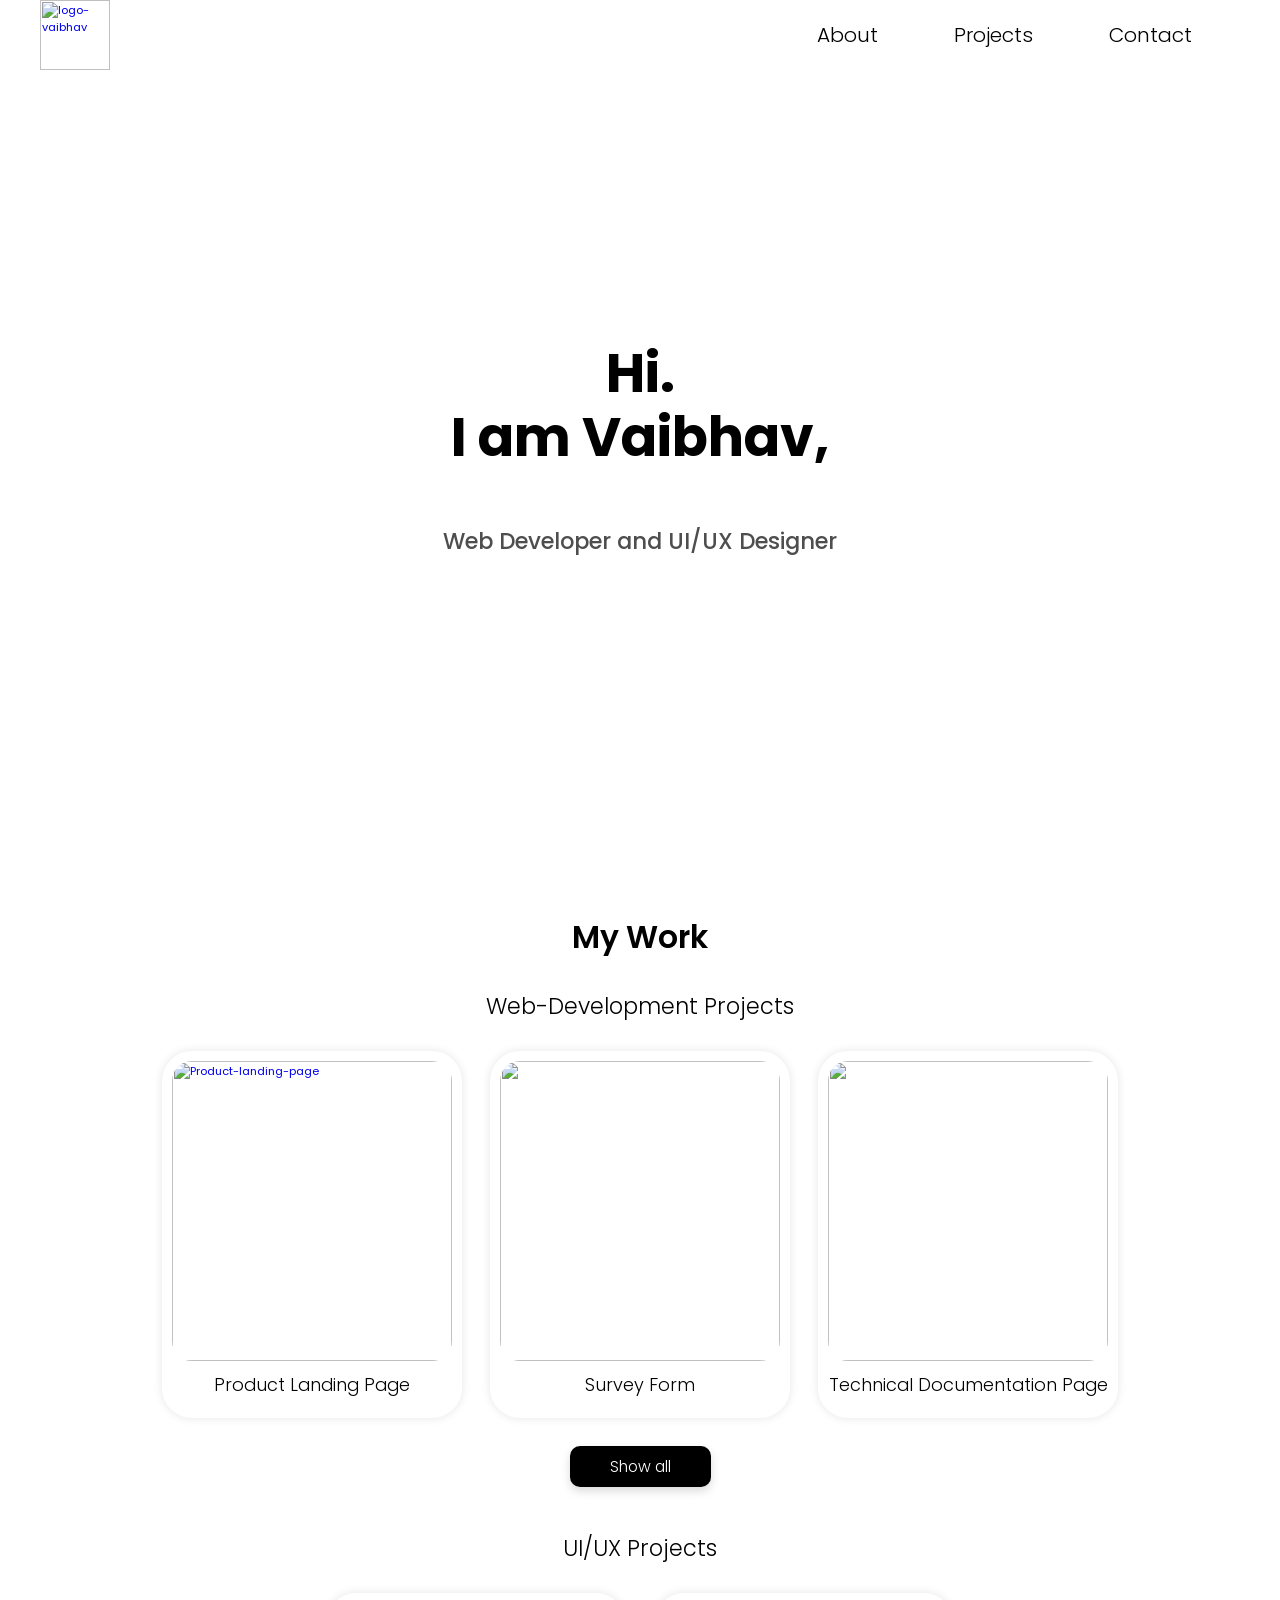
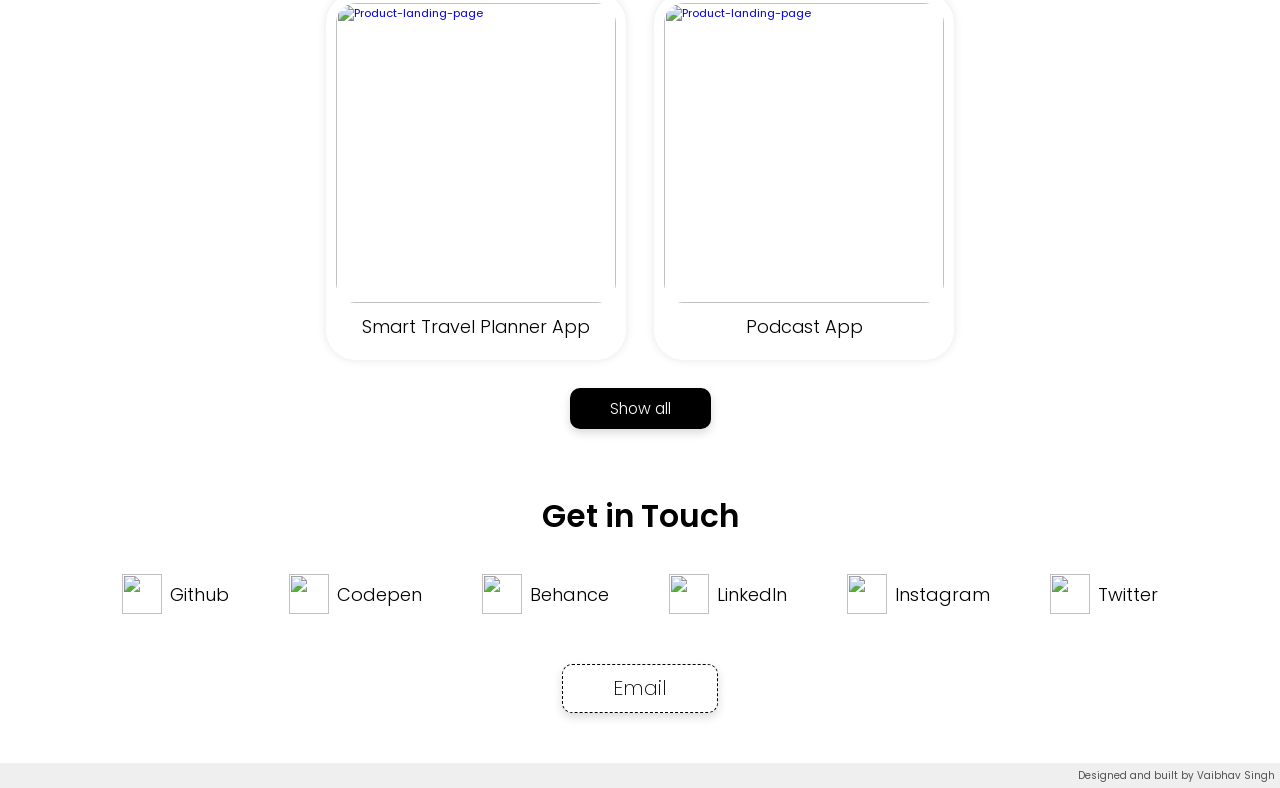
==== index.html @ 062a4ab6 "Update index.html" ====
<link rel="stylesheet" href="https://use.typekit.net/kxv4jdb.css">
<head>
    <link rel="stylesheet" href="css/styles.css">
    <title>Portfolio</title>
    <link rel="shortcut icon" type="x-icon" href="logo.ico">
 <!-- <script src="https://cdn.freecodecamp.org/testable-projects-fcc/v1/bundle.js"></script>
 <script src="https://cdnjs.cloudflare.com/ajax/libs/ScrollMagic/2.0.8/plugins/jquery.ScrollMagic.min.js" integrity="sha512-RoCOXSeYXosX4PjvRhUz0X+pmdhOJJkbjYZzmZ9dS1Iy9E/WnkTqMy+LVkPX3BV0ZgSFB2AYQKfi6ZKdNdXJnQ==" crossorigin="anonymous" referrerpolicy="no-referrer"></script>
  <script src="https://cdnjs.cloudflare.com/ajax/libs/ScrollMagic/2.0.8/plugins/debug.addIndicators.js" integrity="sha512-mq6TSOBEH8eoYFBvyDQOQf63xgTeAk7ps+MHGLWZ6Byz0BqQzrP+3GIgYL+KvLaWgpL8XgDVbIRYQeLa3Vqu6A==" crossorigin="anonymous" referrerpolicy="no-referrer"></script>
  <script src="https://cdnjs.cloudflare.com/ajax/libs/ScrollMagic/2.0.8/plugins/animation.gsap.min.js" integrity="sha512-5/OHwmQzDSBS0Ous4/hlYoWLHd06/d2r7LdKZQVBXOA6PvOqWVXtdboiLTU7lQTGyVoKVTNkwi0ol4gHGlw5ww==" crossorigin="anonymous" referrerpolicy="no-referrer"></script>
  <script src="https://cdnjs.cloudflare.com/ajax/libs/gsap/2.1.2/TweenLite.min.js" integrity="sha512-pvDW4tehKKsohH97164HwKwRGFpzayEFWTVbk8HuUoLIQ7Jp+WLN5XYokVuoCj2aT6dy8ihbW8SRTG1k0W4mSQ==" crossorigin="anonymous" referrerpolicy="no-referrer"></script>
  <script src="https://cdnjs.cloudflare.com/ajax/libs/gsap/2.1.2/TimelineLite.min.js" integrity="sha512-tSIDeirKC6suYILHqqPuZH3s0MvD4a5vCHXhBIcdmq4gQXZ2IB3fEYA5x2f3D2p/CbSqzKEvuTEVbS5VZ2u+ew==" crossorigin="anonymous" referrerpolicy="no-referrer"></script>
  <script src="https://cdnjs.cloudflare.com/ajax/libs/gsap/2.1.2/plugins/CSSPlugin.min.js" integrity="sha512-ocsFo48WU8Xq6Y1Lwi7psXRAujG9E4TKNR4q1DbrKzaaxOMTEoao/a+mDoB+cYzY4lwbyxvqjkp/ZA1/MNlfsg==" crossorigin="anonymous" referrerpolicy="no-referrer"></script>
  <script src="https://cdnjs.cloudflare.com/ajax/libs/gsap/2.1.2/plugins/BezierPlugin.min.js" integrity="sha512-plyexAULVlTExvDn2yUZFJV9F8q+53MC/GpU9dEuNGXmrrI3J8Rcffjvxg3OOBALBvF+UILPLIBEoCeF2maqTQ==" crossorigin="anonymous" referrerpolicy="no-referrer"></script>-->
 
  <link rel="stylesheet" href="https://use.fontawesome.com/releases/v5.15.4/css/all.css" integrity="sha384-DyZ88mC6Up2uqS4h/KRgHuoeGwBcD4Ng9SiP4dIRy0EXTlnuz47vAwmeGwVChigm" crossorigin="anonymous">
</head>
<nav id="navbar" class="navbar">
<a href="#contact"><img class="logo" src="https://drive.google.com/uc?export=view&id=1j4yFoy_KI4QBkyFWtykpzrl_VVQUK4sZ" id="header-img" alt="logo-vaibhav"></a>
  <!--<p class="logo">Vaibhav</p>-->
 <div class="links">
    <a href="#welcome-section" class="nav-link">About</a>
    <a href="#projects" class="nav-link">Projects</a>
    <a href="#contact" class="nav-link">Contact</a>
 </div>
</nav>
<body>
  
<section id="welcome-section" class="welcome-section">
  <h1>Hi.<br>I am Vaibhav,</h1>
  <p>Web Developer and UI/UX Designer</p>
</section>
  <!--<section class="animation">
  <img src="https://pngimg.com/uploads/paper_plane/paper_plane_PNG81.png" class="paper-plane" height="100px" />
  </section>-->
<section id="projects" class="projects">
  <h2>My Work</h2>
  <!-- WEB DEV PROJECTS-->
  <h3>Web-Development Projects</h3>
 <div class="projects-frame">
 <a href="https://codepen.io/vaibhav22-08/full/bGRzgYw" target="_blank">
   <div class="project-tile">
    <img src="https://drive.google.com/uc?export=view&id=1OsSOBRfrW2jsC0sk5dNwj1W1Hofi21jc" alt="Product-landing-page" width="200px">
   <h4>Product Landing Page</h4>
   </div>
 </a>
  <a href="https://codepen.io/vaibhav22-08/full/Pojyxwb" target="_blank">
   <div class="project-tile">
    <img src="https://drive.google.com/uc?export=view&id=1x3kQ6dOPOeQxdkpdRfkTaGkow2I-E_wg" alt="" width="200px">
   <h4>Survey Form</h4>
   </div>
 </a>
  <a href="https://codepen.io/vaibhav22-08/full/WNOWBGJ" target="_blank">
   <div class="project-tile">
    <img src="https://drive.google.com/uc?export=view&id=157pm10MhspNT-9kBeMfQBpAQzBQwNIn3" alt="" width="200px">
   <h4>Technical Documentation Page</h4>
   </div>
 </a>
  </div>
   <a  href = "https://codepen.io/vaibhav22-08" target="_blank"><button class="show-all">Show all</button></a>
   <!-- UI-UX PROJECTS-->
   <h3>UI/UX Projects</h3>
    <div class="projects-frame">
 <a href="https://www.behance.net/gallery/119493581/UI-Design-for-Smart-Travel-App-%28With-AR-Support%29" target="_blank">
   <div class="project-tile">
    <img src="https://mir-s3-cdn-cf.behance.net/project_modules/fs/83052f119493581.60a32c5a468e3.png" alt="Product-landing-page" width="200px">
   <h4>Smart Travel Planner App</h4>
   </div>
      </a>
 <a href="https://www.behance.net/gallery/115173429/Podcast-App-UI-Design" target="_blank">
   <div class="project-tile">
    <img src="https://mir-s3-cdn-cf.behance.net/project_modules/fs/03b914115173429.6061741c13a4d.png" alt="Product-landing-page" width="200px">
   <h4>Podcast App</h4>
   </div>
      </a>
  </div>
  <a  href = "https://www.behance.net/vaibhavsingh12" target="_blank"><button class="show-all">Show all</button></a>
</section>
<section id="contact" class="contact">
  <h2>Get in Touch</h2>
  <div class="contact-wrap">
    <a href="https://github.com/vaibhav22-08" class="contact-link-el" id="profile-link" target="_blank">
      <img src="https://cdn4.iconfinder.com/data/icons/ionicons/512/icon-social-github-512.png" width="37px">Github</a>
    <a href="https://codepen.io/vaibhav22-08" class="contact-link-el" target="_blank">
      <img src="https://blog.codepen.io/wp-content/uploads/2012/06/Button-Fill-Black-Large.png" width="37px">Codepen</a>
    <a href="https://www.behance.net/vaibhavsingh12" class="contact-link-el" target="_blank">
      <img src="https://cdn3.iconfinder.com/data/icons/picons-social/57/77-behance-512.png" width="37px">Behance</a>
    <a href="https://www.linkedin.com/in/vaibhav22xt" class="contact-link-el" target="_blank">
      <img src="https://cdn4.iconfinder.com/data/icons/social-media-free-13/32/Linkedin_social_media_logo-512.png" width="37px">LinkedIn</a>
     <a href="https://www.instagram.com/xacktii/" class="contact-link-el" target="_blank">
     <img src="https://cdn4.iconfinder.com/data/icons/picons-social/57/38-instagram-3-512.png" width="37px">Instagram</a>
    <a href="https://twitter.com/vaibhav22S" class="contact-link-el" target="_blank">
      <img src="https://cdn4.iconfinder.com/data/icons/miu-black-social-2/60/twitter-512.png" width="37px">Twitter</a>
    
  </div>
<a href = "mailto:xacktii@gmail.com"><button class="email">Email</button></a>
</section>
</body>
<footer>
  <p>Designed and built by Vaibhav Singh</p>
</footer>
---- css/styles.css ----
@import url('https://fonts.googleapis.com/css2?family=Poppins:wght@100;200;300;400;500;600;700;800&display=swap');
@import url("https://use.typekit.net/kxv4jdb.css");
:root {
  --main-white: #FFFFFF;
  --main-red: #be3144;
  --main-blue: #45567d;
  --main-gray: #4E4E4E;
  --main-black:#000000;
}
html{
  font-size:62.5%;
}
body{
  font-family: 'Poppins', sans-serif;
}
*{
  margin:0;
  padding:0;
}
*,*::before,
*::after{
  box-sizing:border-box;
}
html{
  scroll-behavior:smooth;
}

nav{
  position:fixed;
  display:flex;
  flex-direction:column;
  top:0;
  left:0;
  right:0;
  align-items:center;
  background: #fff;
  width:100%;
  margin:0 auto;
  padding:8px;
    transition: top 0.5s;
  z-index:2;
}
.logo{
/*font-family: modish, sans-serif;
font-weight: 400;
font-style: normal;
  font-size:24px;
  text-align:center;*/
  width:70px;
}
.links{
  display:flex;
  flex-direction: row;
justify-content: space-around;
align-items: center;
padding:0px 10px;
 align-self:stretch;
  margin: 14px 0px;
}
.nav-link{
  text-decoration:none;
  font-family: Poppins;
font-style: normal;
font-weight: 300;
font-size: 1.8rem;
color: var(--main-black);
 padding:2px 10px;
  transition: 0.3s ease-in-out;
}
.nav-link:hover{
  background:#000000;
  color:var(--main-white);
  border-radius:0.2em;
}
.welcome-section{
  display:flex;
  flex-direction:column;
  align-items:center;
  justify-content: center;
  padding: 14px;
  height:100vh;
}
h1{
  font-family: Poppins;
font-style: normal;
font-weight: bold;
font-size: 4.8rem;
line-height:1.2em;
text-align: center;
color: var(--main-black);
  margin-bottom:1em;
}
.welcome-section p{
  font-family: Poppins;
font-style: normal;
font-weight: 500;
font-size: 2rem;
line-height: 3rem;
display: flex;
align-items: center;
text-align: center;
color: var(--main-gray);
}
/*.animation{
  position:relative;
  overflow:hidden;
  height:100vh;
  padding:20px;
}
.paper-plane{
  top:50%;
  position:absolute;
}*/
.projects{
  display:flex;
  flex-direction:column;
  align-items: center;
  padding: 0px;
}
h2{
  font-family: Poppins;
font-style: normal;
font-weight: 600;
font-size: 2.8rem;
display: flex;
  margin:14px 0px;
}
h3{
  font-family: Poppins;
font-style: normal;
font-weight: 300;
font-size: 2rem;
color:var(--main-black);
  padding:14px 0px;
}
.projects-frame{
  display: flex;
flex-direction: column;
justify-content: center;
align-items: center;
padding: 0px;
}
.project-tile{
  display: flex;
flex-direction: column;
align-items: center;
padding: 10px;
  justify-content:space-around;
  width: auto;
height: auto;
background: var(--main-white);
box-shadow: 0px 0px 10px rgba(0, 0, 0, 0.1);
border-radius: 30px;
  margin:14px 14px;
  z-index:-1;
  transition:0.3s ease-out;
}
.project-tile img{
  width: 280px;
height: 300px;
  object-fit:cover;
  object-position:top;
  border-radius:20px;
}
.project-tile:hover{
  transform:scale(1.1);
}
h4{
  text-decoration:none;
  text-align:center;
  font-family: Poppins;
font-style: normal;
font-weight: 300;
font-size: 1.6rem;
color: var(--main-black);
  margin:10px 0px;
}
a{
  text-decoration:none;
}
.show-all{
  display: flex;
flex-direction: row;
justify-content: center;
align-items: center;
  border:none;
  color:white;
  padding: 20px 40px;
  background: #000000;
border-radius: 10px;
height: 41px;
  margin:14px 0px;
  margin-bottom:30px;
  font-family: Poppins;
font-style: normal;
font-weight: 300;
font-size: 1.4rem;
  box-shadow: 0px 4px 10px rgba(0, 0, 0, 0.15);
  cursor:pointer;
  transition: 0.3s ease-out;
}
.show-all:hover{
  transform:scale(1.1);
  box-shadow: 2px 4px 10px rgba(0, 0, 0, 0.4)
}
.contact{
  display: flex;
flex-direction: column;
align-items: center;
padding: 0px;
  margin:20px 0px;
}
.contact-wrap{
  display: flex;
flex-direction: column;
align-items: flex-start;
padding: 10px;
}
.contact-link-el{
  display: flex;
flex-direction: row;
align-items: center;
padding: 0px;
  margin: 10px 30px;
   font-family: Poppins;
font-style: normal;
font-weight: 300;
font-size: 18px;
line-height: 27px;
  color: #000000;
  transition: 0.3s ease-out;
}
.contact-link-el img{
  width: 40px;
height: 40px;
  margin-right:8px;
}
.contact-link-el:hover{
  transform:scale(1.1);
  
}
.email{
  display: flex;
flex-direction: row;
justify-content: center;
align-items: center;
padding: 10px 50px;
border: 1px dashed #000000;
box-sizing: border-box;
border-radius: 10px;
  background: #FFFFFF;
  font-family: Poppins;
font-style: normal;
font-weight: 200;
font-size: 1.8rem;
line-height: 27px;
  color: #000000;
  margin: 30px;
  cursor:pointer;
  box-shadow: 0px 4px 10px rgba(0, 0, 0, 0.15);
  transition: 0.3s ease-out;
}
.email:hover{
  transform:scale(1.1);
  background:black;
  color:white;
  border: 2px solid #fff;
  font-size:2rem;
}
footer{
  background:#EFEFEF;
  padding:5px;
  
}
footer p{
  bottom: 0px;
font-family: Poppins;
font-style: normal;
font-weight: normal;
font-size: 10px;
line-height: 15px;
  text-align:right;
color:#515151;
}
@media(min-width:600px){
  html{
    font-size:70%;
  }
  nav{
    flex-direction:row;
    justify-content:space-between;
    padding:0px 40px;
  }
  .links{
align-items: center;
padding:0px 10px;
  }
  .nav-link{
    margin: 0px 28px;
  }
  .projects-frame{
    flex-direction:row;
    flex-wrap:wrap;
  }
  .contact-wrap{
  display: flex;
flex-direction: row;
align-items: center;
 justify-content:center;
padding: 10px;
 flex-wrap:wrap;
  }

}
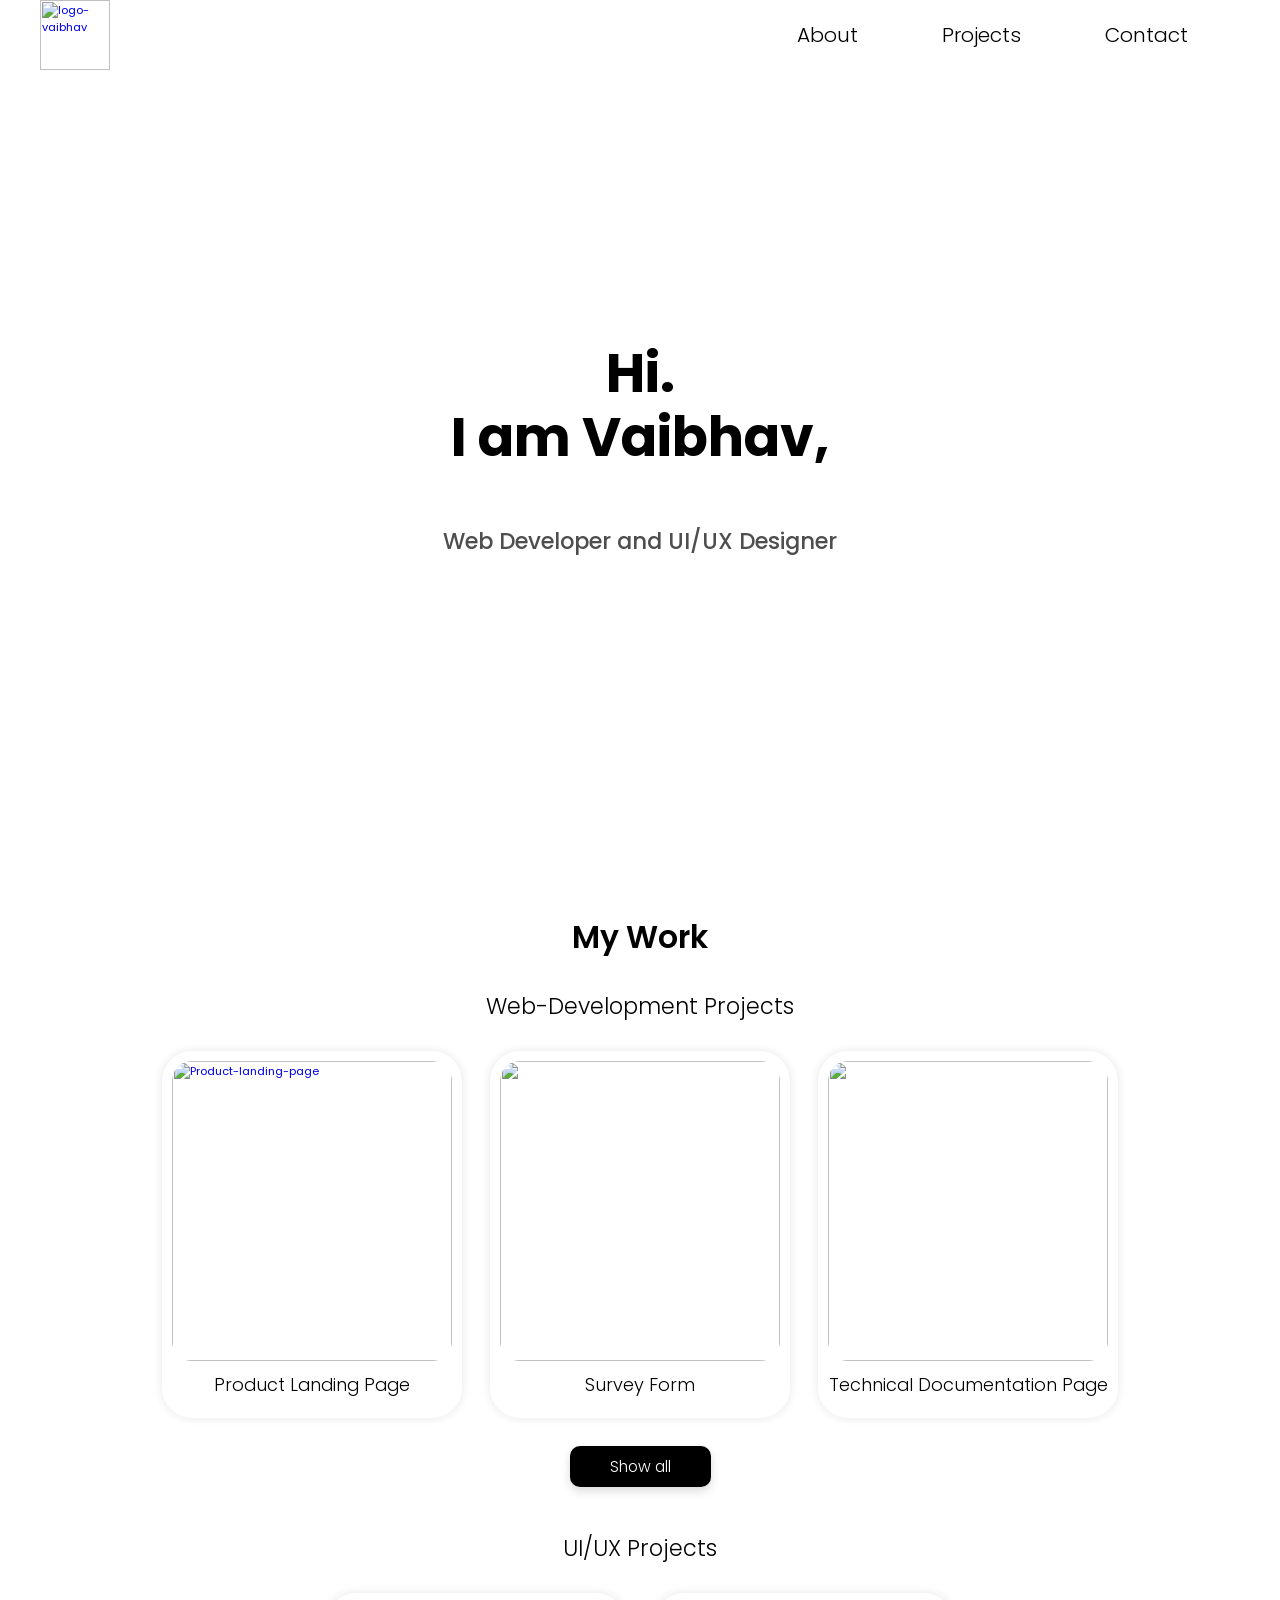
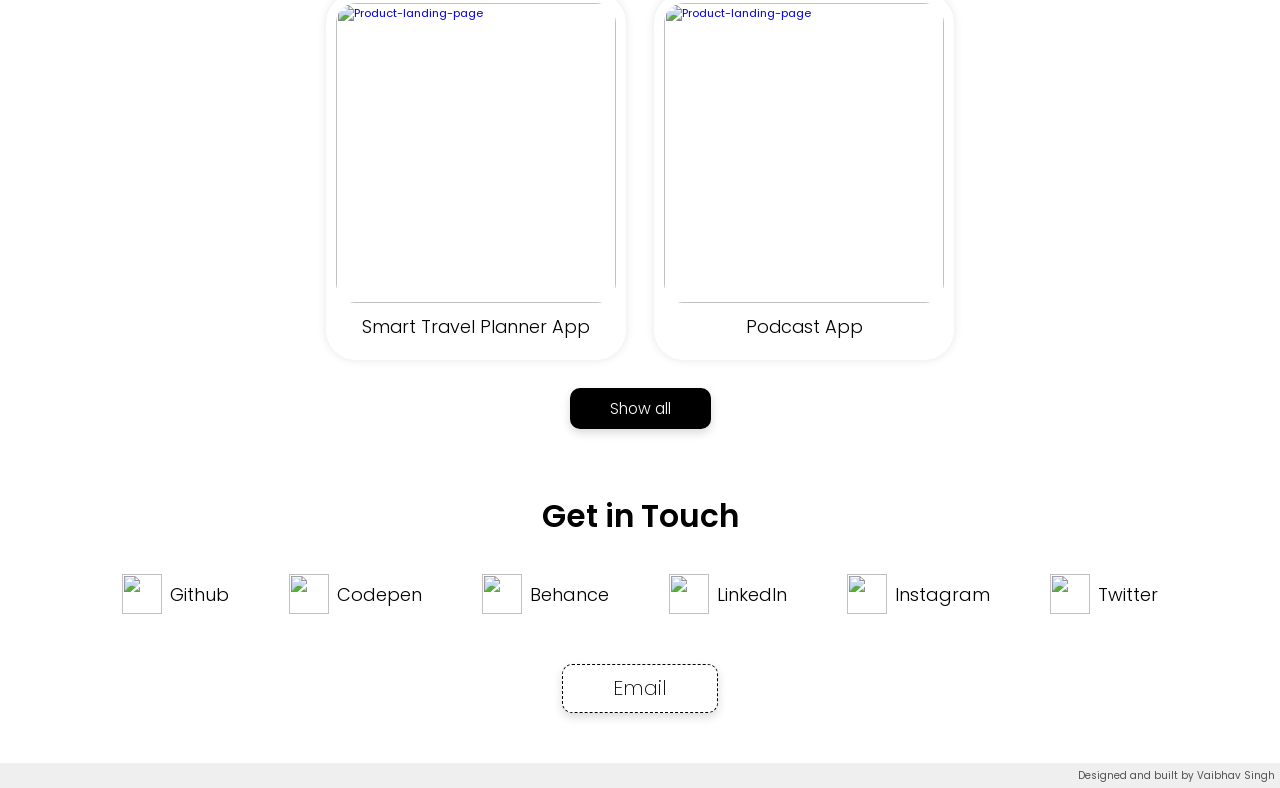
==== commit 44c7891f: "Update index.html" ====
--- a/index.html
+++ b/index.html
@@ -1,4 +1,5 @@
 <link rel="stylesheet" href="https://use.typekit.net/kxv4jdb.css">
+<meta name="viewport" content="width=device-width, initial-scale=1">
 <head>
     <link rel="stylesheet" href="css/styles.css">
     <title>Portfolio</title>
--- a/css/styles.css
+++ b/css/styles.css
@@ -64,13 +64,14 @@
 font-weight: 300;
 font-size: 1.8rem;
 color: var(--main-black);
- padding:2px 10px;
+ padding:4px 14px;
   transition: 0.3s ease-in-out;
+  border-radius:0.4em;
 }
 .nav-link:hover{
   background:#000000;
   color:var(--main-white);
-  border-radius:0.2em;
+  border-radius:0.4em;
 }
 .welcome-section{
   display:flex;
@@ -163,7 +164,7 @@
   border-radius:20px;
 }
 .project-tile:hover{
-  transform:scale(1.1);
+  transform:scale(1.03);
 }
 h4{
   text-decoration:none;
@@ -311,4 +312,4 @@
  flex-wrap:wrap;
   }
 
-}+}
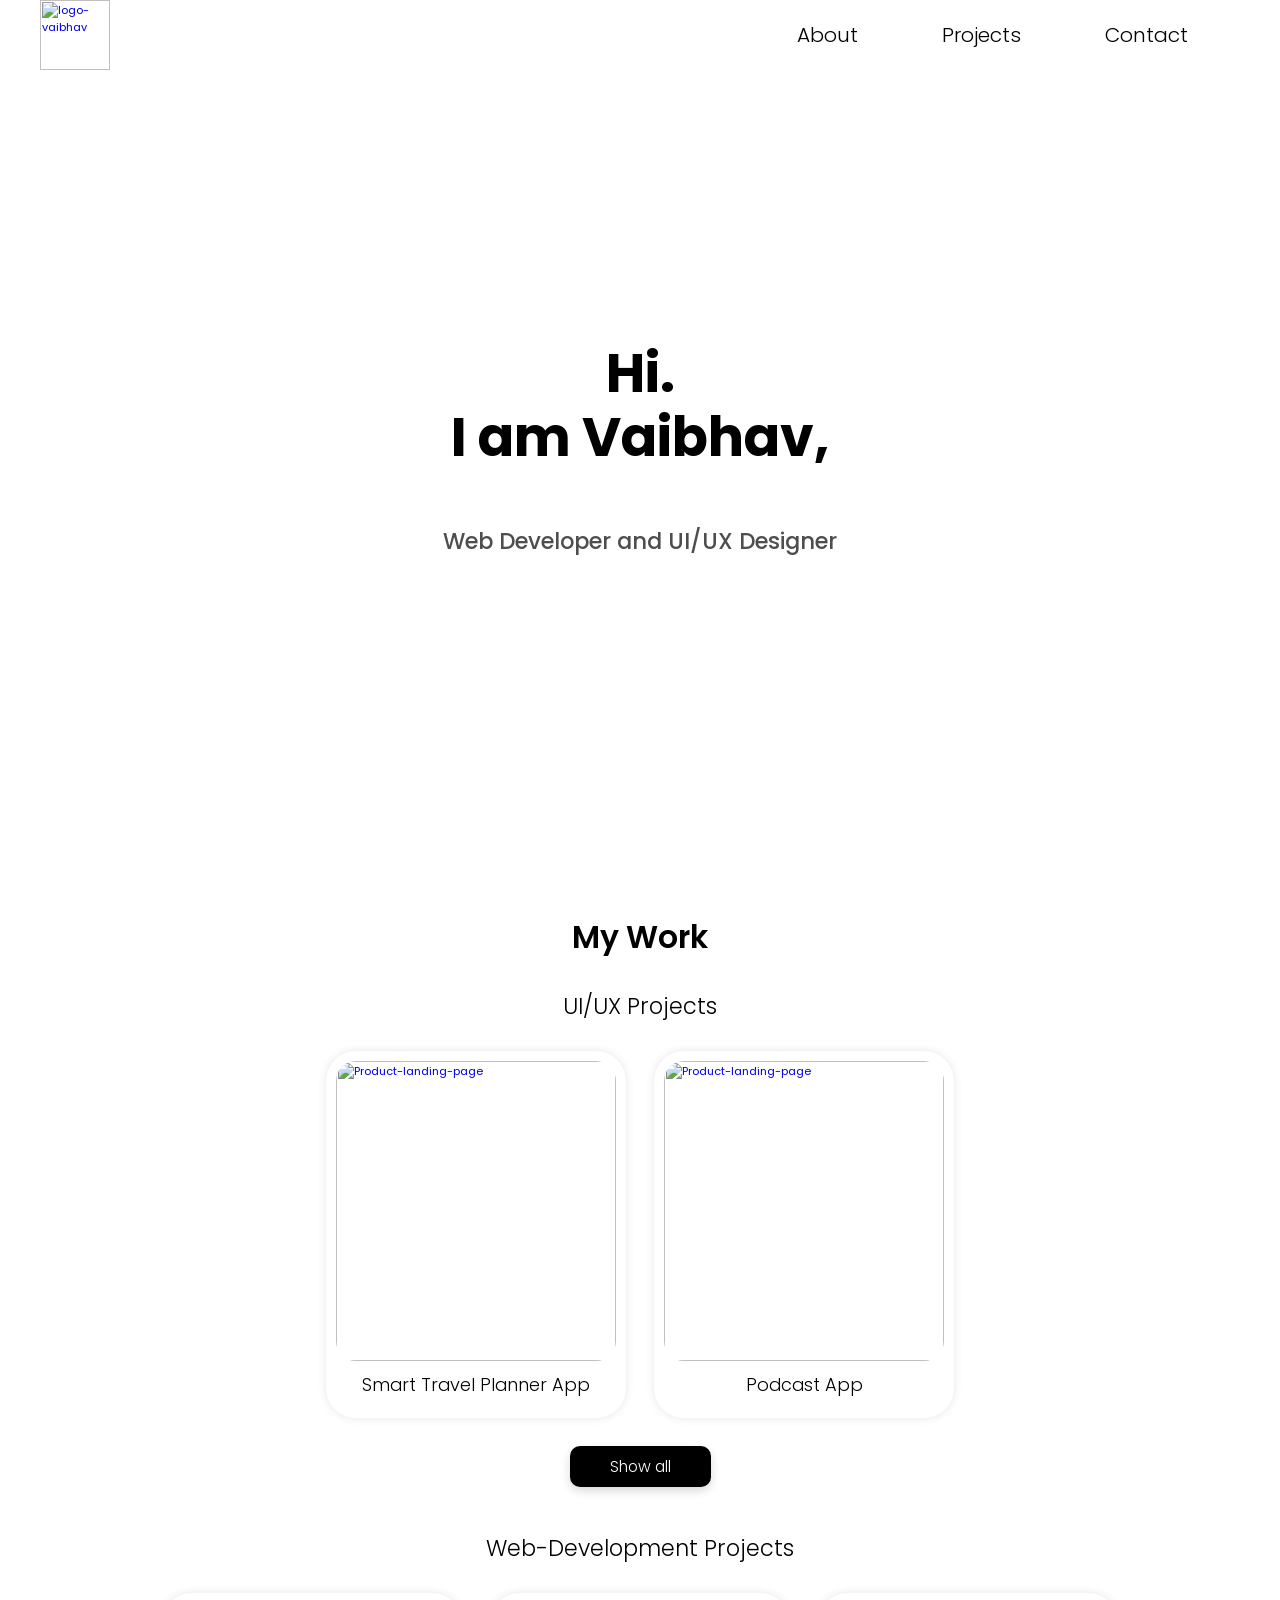
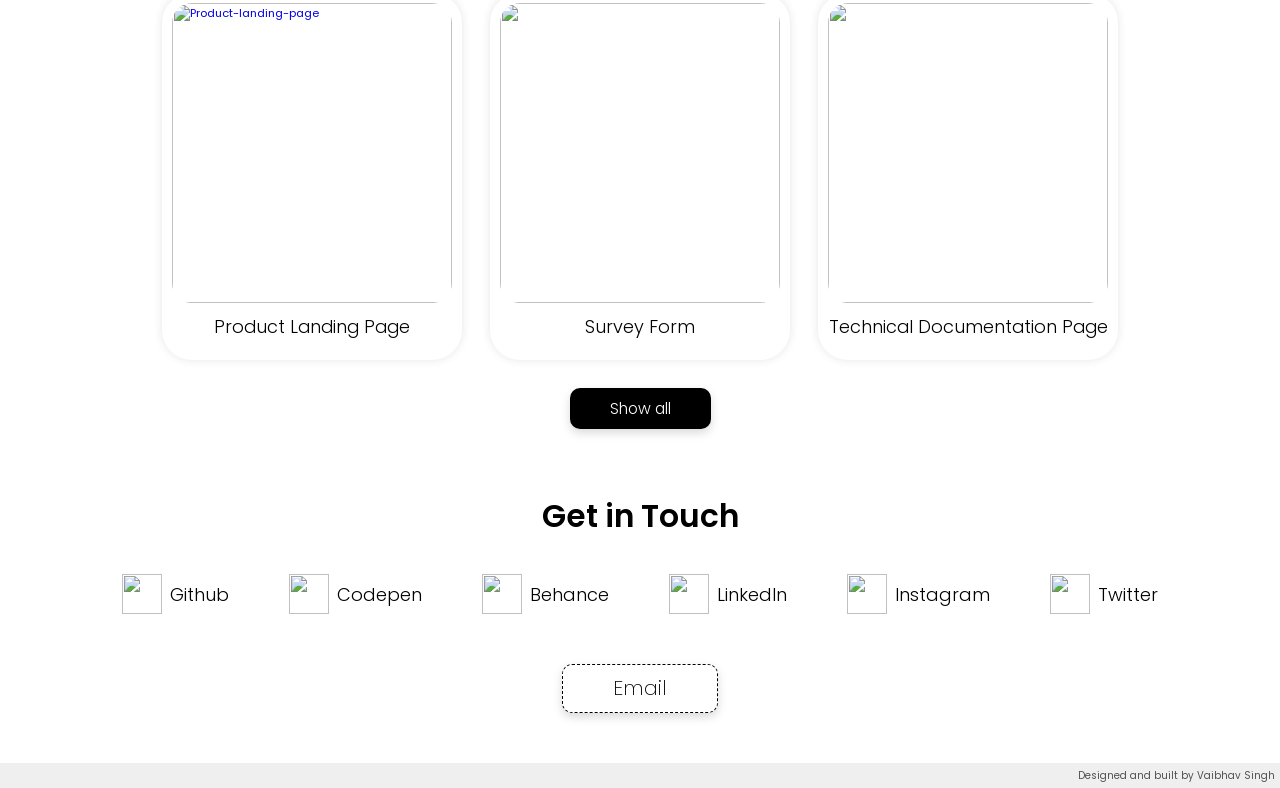
==== commit 0a58b6a1: "Update index.html" ====
--- a/index.html
+++ b/index.html
@@ -35,7 +35,25 @@
   </section>-->
 <section id="projects" class="projects">
   <h2>My Work</h2>
-  <!-- WEB DEV PROJECTS-->
+ 
+   <!-- UI-UX PROJECTS-->
+   <h3>UI/UX Projects</h3>
+    <div class="projects-frame">
+ <a href="https://www.behance.net/gallery/119493581/UI-Design-for-Smart-Travel-App-%28With-AR-Support%29" target="_blank">
+   <div class="project-tile">
+    <img src="https://mir-s3-cdn-cf.behance.net/project_modules/fs/83052f119493581.60a32c5a468e3.png" alt="Product-landing-page" width="200px">
+   <h4>Smart Travel Planner App</h4>
+   </div>
+      </a>
+ <a href="https://www.behance.net/gallery/115173429/Podcast-App-UI-Design" target="_blank">
+   <div class="project-tile">
+    <img src="https://mir-s3-cdn-cf.behance.net/project_modules/fs/03b914115173429.6061741c13a4d.png" alt="Product-landing-page" width="200px">
+   <h4>Podcast App</h4>
+   </div>
+      </a>
+  </div>
+  <a  href = "https://www.behance.net/vaibhavsingh12" target="_blank"><button class="show-all">Show all</button></a>
+     <!-- WEB DEV PROJECTS-->
   <h3>Web-Development Projects</h3>
  <div class="projects-frame">
  <a href="https://codepen.io/vaibhav22-08/full/bGRzgYw" target="_blank">
@@ -58,23 +76,6 @@
  </a>
   </div>
    <a  href = "https://codepen.io/vaibhav22-08" target="_blank"><button class="show-all">Show all</button></a>
-   <!-- UI-UX PROJECTS-->
-   <h3>UI/UX Projects</h3>
-    <div class="projects-frame">
- <a href="https://www.behance.net/gallery/119493581/UI-Design-for-Smart-Travel-App-%28With-AR-Support%29" target="_blank">
-   <div class="project-tile">
-    <img src="https://mir-s3-cdn-cf.behance.net/project_modules/fs/83052f119493581.60a32c5a468e3.png" alt="Product-landing-page" width="200px">
-   <h4>Smart Travel Planner App</h4>
-   </div>
-      </a>
- <a href="https://www.behance.net/gallery/115173429/Podcast-App-UI-Design" target="_blank">
-   <div class="project-tile">
-    <img src="https://mir-s3-cdn-cf.behance.net/project_modules/fs/03b914115173429.6061741c13a4d.png" alt="Product-landing-page" width="200px">
-   <h4>Podcast App</h4>
-   </div>
-      </a>
-  </div>
-  <a  href = "https://www.behance.net/vaibhavsingh12" target="_blank"><button class="show-all">Show all</button></a>
 </section>
 <section id="contact" class="contact">
   <h2>Get in Touch</h2>
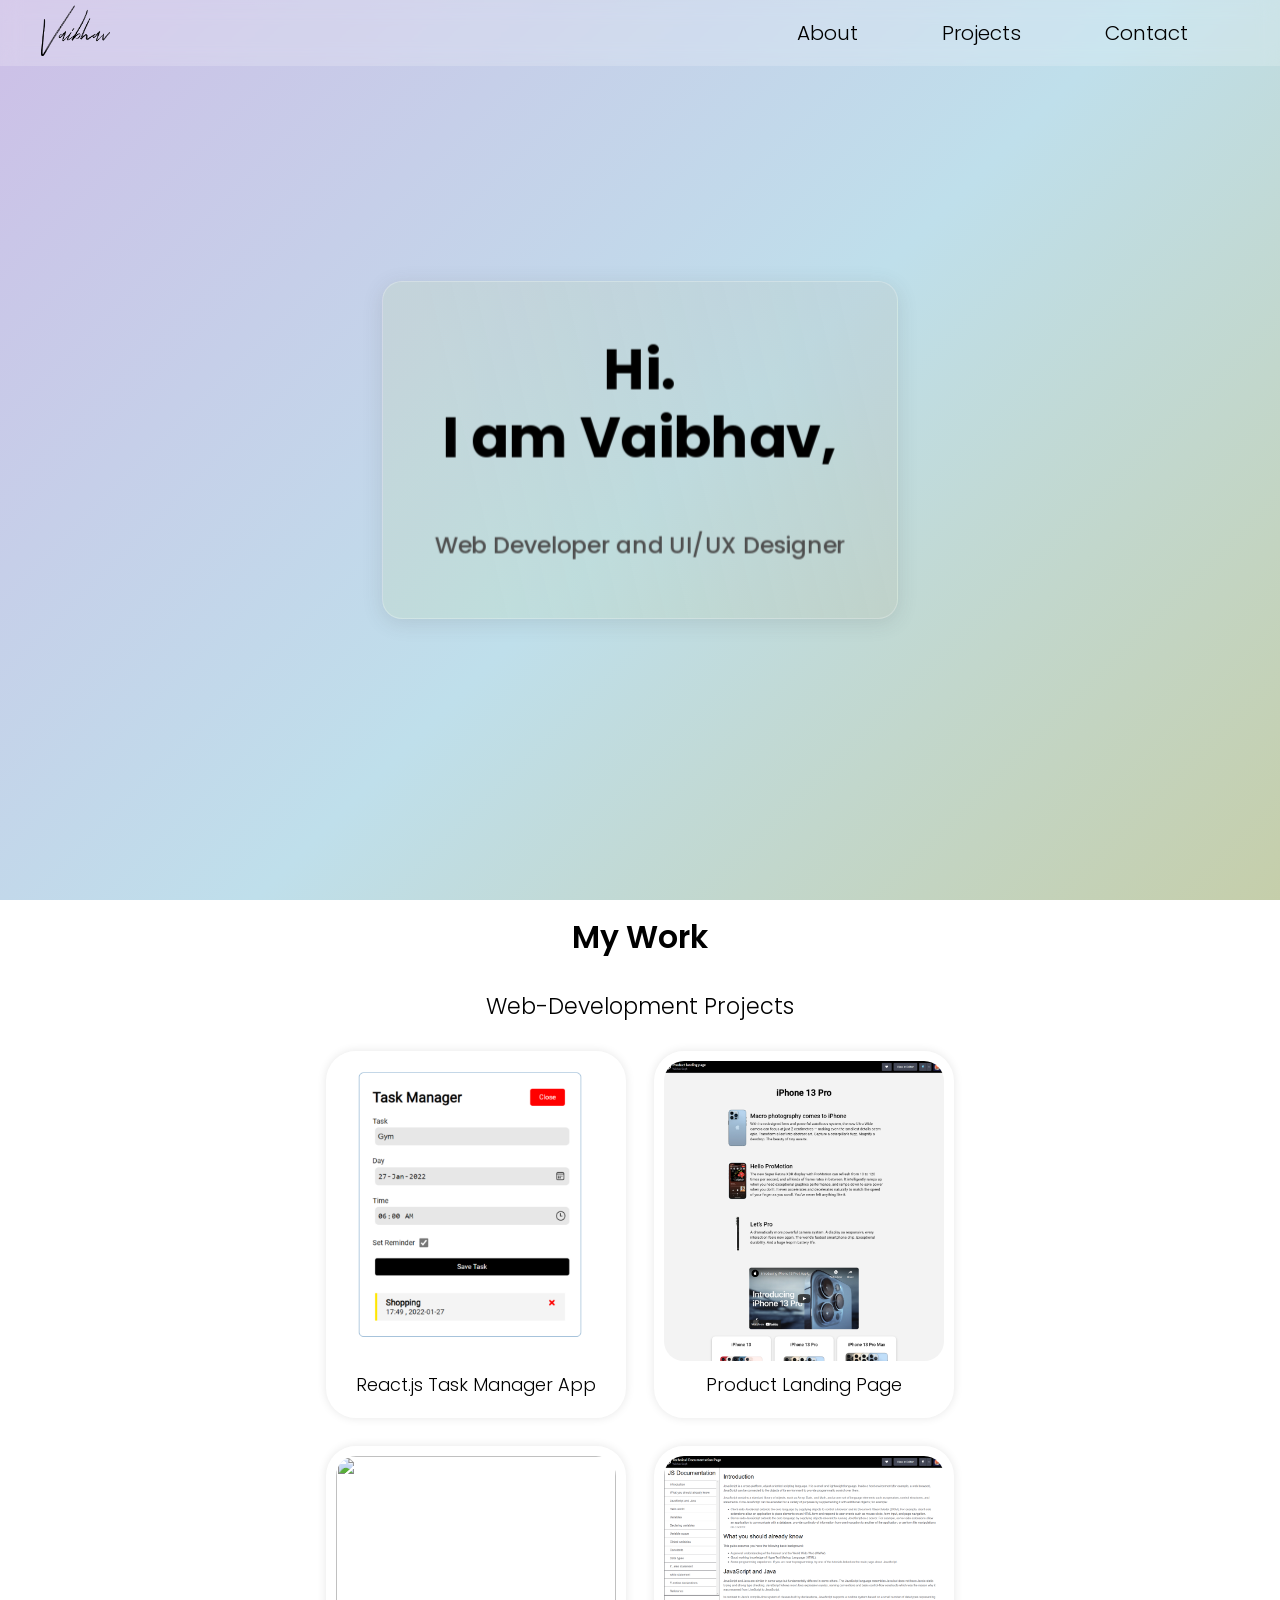
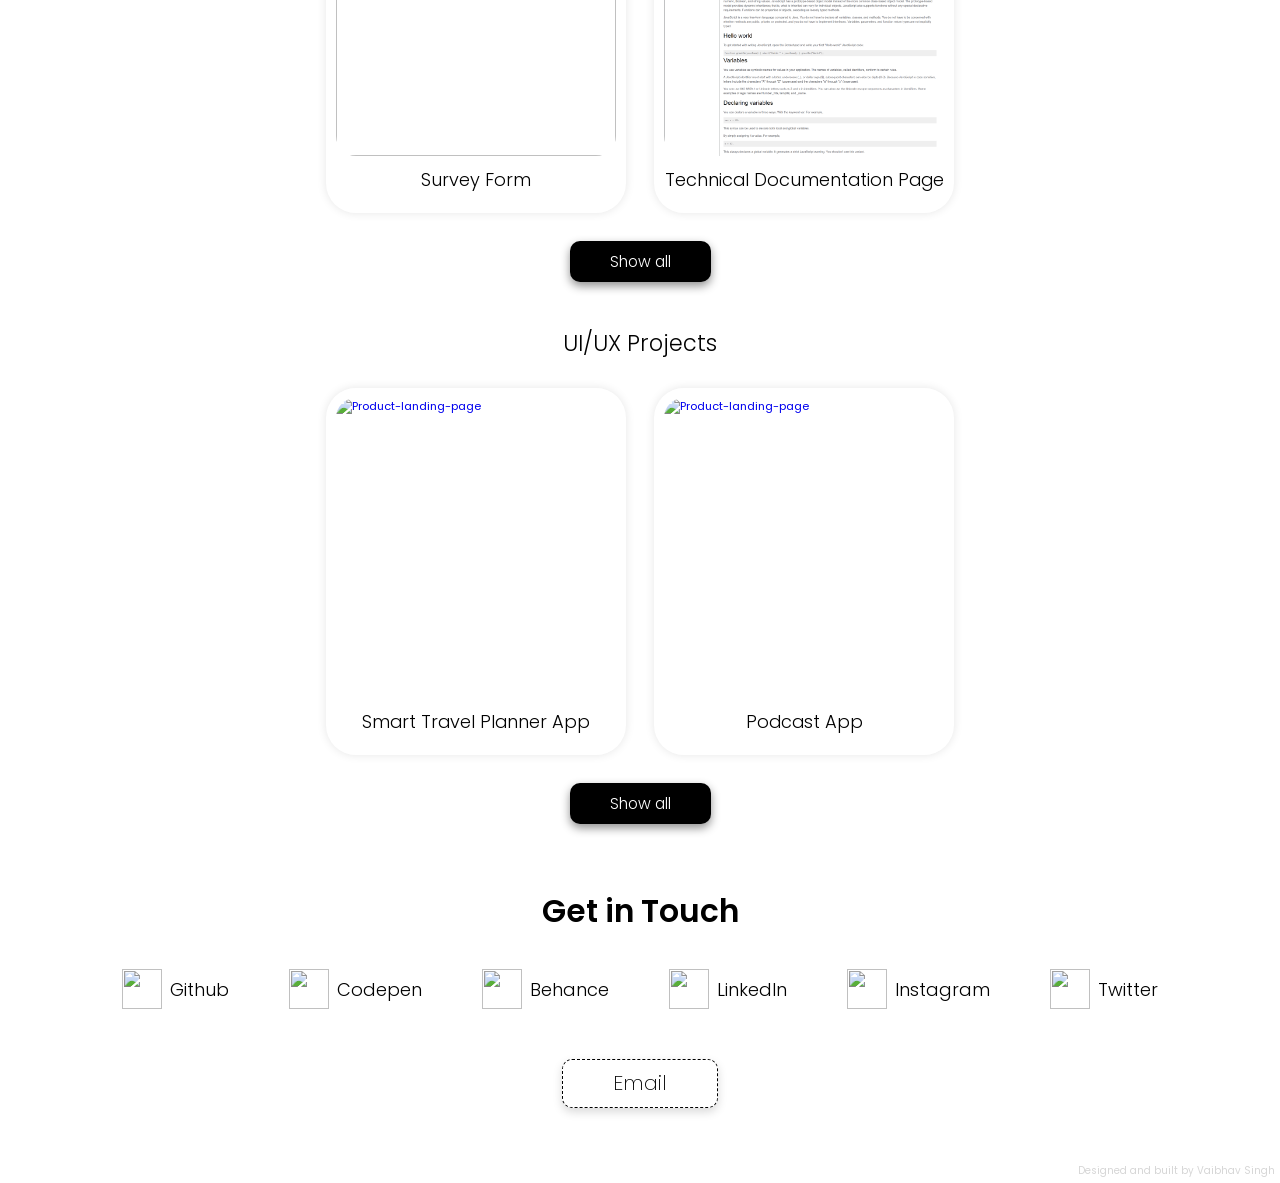
==== commit 88d4afe6: "upgrade changes" ====
--- a/index.html
+++ b/index.html
@@ -1,102 +1,139 @@
-<link rel="stylesheet" href="https://use.typekit.net/kxv4jdb.css">
-<meta name="viewport" content="width=device-width, initial-scale=1">
+<!DOCTYPE html>
+<html lang="en">
+
 <head>
-    <link rel="stylesheet" href="css/styles.css">
-    <title>Portfolio</title>
-    <link rel="shortcut icon" type="x-icon" href="logo.ico">
- <!-- <script src="https://cdn.freecodecamp.org/testable-projects-fcc/v1/bundle.js"></script>
- <script src="https://cdnjs.cloudflare.com/ajax/libs/ScrollMagic/2.0.8/plugins/jquery.ScrollMagic.min.js" integrity="sha512-RoCOXSeYXosX4PjvRhUz0X+pmdhOJJkbjYZzmZ9dS1Iy9E/WnkTqMy+LVkPX3BV0ZgSFB2AYQKfi6ZKdNdXJnQ==" crossorigin="anonymous" referrerpolicy="no-referrer"></script>
-  <script src="https://cdnjs.cloudflare.com/ajax/libs/ScrollMagic/2.0.8/plugins/debug.addIndicators.js" integrity="sha512-mq6TSOBEH8eoYFBvyDQOQf63xgTeAk7ps+MHGLWZ6Byz0BqQzrP+3GIgYL+KvLaWgpL8XgDVbIRYQeLa3Vqu6A==" crossorigin="anonymous" referrerpolicy="no-referrer"></script>
-  <script src="https://cdnjs.cloudflare.com/ajax/libs/ScrollMagic/2.0.8/plugins/animation.gsap.min.js" integrity="sha512-5/OHwmQzDSBS0Ous4/hlYoWLHd06/d2r7LdKZQVBXOA6PvOqWVXtdboiLTU7lQTGyVoKVTNkwi0ol4gHGlw5ww==" crossorigin="anonymous" referrerpolicy="no-referrer"></script>
-  <script src="https://cdnjs.cloudflare.com/ajax/libs/gsap/2.1.2/TweenLite.min.js" integrity="sha512-pvDW4tehKKsohH97164HwKwRGFpzayEFWTVbk8HuUoLIQ7Jp+WLN5XYokVuoCj2aT6dy8ihbW8SRTG1k0W4mSQ==" crossorigin="anonymous" referrerpolicy="no-referrer"></script>
-  <script src="https://cdnjs.cloudflare.com/ajax/libs/gsap/2.1.2/TimelineLite.min.js" integrity="sha512-tSIDeirKC6suYILHqqPuZH3s0MvD4a5vCHXhBIcdmq4gQXZ2IB3fEYA5x2f3D2p/CbSqzKEvuTEVbS5VZ2u+ew==" crossorigin="anonymous" referrerpolicy="no-referrer"></script>
-  <script src="https://cdnjs.cloudflare.com/ajax/libs/gsap/2.1.2/plugins/CSSPlugin.min.js" integrity="sha512-ocsFo48WU8Xq6Y1Lwi7psXRAujG9E4TKNR4q1DbrKzaaxOMTEoao/a+mDoB+cYzY4lwbyxvqjkp/ZA1/MNlfsg==" crossorigin="anonymous" referrerpolicy="no-referrer"></script>
-  <script src="https://cdnjs.cloudflare.com/ajax/libs/gsap/2.1.2/plugins/BezierPlugin.min.js" integrity="sha512-plyexAULVlTExvDn2yUZFJV9F8q+53MC/GpU9dEuNGXmrrI3J8Rcffjvxg3OOBALBvF+UILPLIBEoCeF2maqTQ==" crossorigin="anonymous" referrerpolicy="no-referrer"></script>-->
- 
-  <link rel="stylesheet" href="https://use.fontawesome.com/releases/v5.15.4/css/all.css" integrity="sha384-DyZ88mC6Up2uqS4h/KRgHuoeGwBcD4Ng9SiP4dIRy0EXTlnuz47vAwmeGwVChigm" crossorigin="anonymous">
+  <meta charset="UTF-8" name="viewport" content="width=device-width, initial-scale=1">
+  <link rel="stylesheet" href="https://cdnjs.cloudflare.com/ajax/libs/meyer-reset/2.0/reset.min.css">
+  <link rel="stylesheet" href="./css/style.css">
+  <title>Portfolio</title>
+  <link rel="shortcut icon" type="x-icon" href="logo.ico">
+  <link rel="stylesheet" href="https://use.fontawesome.com/releases/v5.15.4/css/all.css"
+    integrity="sha384-DyZ88mC6Up2uqS4h/KRgHuoeGwBcD4Ng9SiP4dIRy0EXTlnuz47vAwmeGwVChigm" crossorigin="anonymous">
+  <script>var prevScrollpos = window.pageYOffset;
+    window.onscroll = function () {
+      var currentScrollPos = window.pageYOffset;
+      if (prevScrollpos > currentScrollPos) {
+        document.getElementById("navbar").style.top = "0";
+      } else {
+        document.getElementById("navbar").style.top = "-70px";
+      }
+      prevScrollpos = currentScrollPos;
+    }
+  </script>
+
 </head>
+
+
 <nav id="navbar" class="navbar">
-<a href="#contact"><img class="logo" src="https://drive.google.com/uc?export=view&id=1j4yFoy_KI4QBkyFWtykpzrl_VVQUK4sZ" id="header-img" alt="logo-vaibhav"></a>
-  <!--<p class="logo">Vaibhav</p>-->
- <div class="links">
+  <a href="#contact"><img class="logo" src="/img/Vaibhavlogo.png" id="header-img" alt="logo-vaibhav"></a>
+  <div class="links">
     <a href="#welcome-section" class="nav-link">About</a>
     <a href="#projects" class="nav-link">Projects</a>
     <a href="#contact" class="nav-link">Contact</a>
- </div>
+  </div>
 </nav>
+
+
 <body>
-  
-<section id="welcome-section" class="welcome-section">
-  <h1>Hi.<br>I am Vaibhav,</h1>
-  <p>Web Developer and UI/UX Designer</p>
-</section>
-  <!--<section class="animation">
-  <img src="https://pngimg.com/uploads/paper_plane/paper_plane_PNG81.png" class="paper-plane" height="100px" />
-  </section>-->
-<section id="projects" class="projects">
-  <h2>My Work</h2>
- 
-   <!-- UI-UX PROJECTS-->
-   <h3>UI/UX Projects</h3>
+
+  <section id="welcome-section" class="welcome-section">
+    <div class="card" data-tilt data-tilt-scale="1.1" data-tilt-glare data-tilt-max-glare="0.4" data-tilt-speed="2000" data-tilt-reverse="true">
+      <div class="card-contents">
+        <h1 >Hi.<br>I am Vaibhav,</h1>
+        <p>Web Developer and UI/UX Designer</p>
+      </div>
+    </div>
+  </section>
+
+  <section id="projects" class="projects">
+    <h2>My Work</h2>
+    <!-- WEB DEV PROJECTS-->
+    <h3>Web-Development Projects</h3>
     <div class="projects-frame">
- <a href="https://www.behance.net/gallery/119493581/UI-Design-for-Smart-Travel-App-%28With-AR-Support%29" target="_blank">
-   <div class="project-tile">
-    <img src="https://mir-s3-cdn-cf.behance.net/project_modules/fs/83052f119493581.60a32c5a468e3.png" alt="Product-landing-page" width="200px">
-   <h4>Smart Travel Planner App</h4>
-   </div>
+      <a href="https://reactjs-task-manager.netlify.app/" target="_blank">
+        <div class="project-tile">
+          <img src="/img/taskmanager.png" alt="Task-manager-app" width="200px">
+          <h4>React.js Task Manager App</h4>
+        </div>
       </a>
- <a href="https://www.behance.net/gallery/115173429/Podcast-App-UI-Design" target="_blank">
-   <div class="project-tile">
-    <img src="https://mir-s3-cdn-cf.behance.net/project_modules/fs/03b914115173429.6061741c13a4d.png" alt="Product-landing-page" width="200px">
-   <h4>Podcast App</h4>
-   </div>
+      <a href="https://codepen.io/vaibhav22-08/full/bGRzgYw" target="_blank">
+        <div class="project-tile">
+          <img src="img/product landing.png" alt="Product-landing-page" width="200px">
+          <h4>Product Landing Page</h4>
+        </div>
       </a>
-  </div>
-  <a  href = "https://www.behance.net/vaibhavsingh12" target="_blank"><button class="show-all">Show all</button></a>
-     <!-- WEB DEV PROJECTS-->
-  <h3>Web-Development Projects</h3>
- <div class="projects-frame">
- <a href="https://codepen.io/vaibhav22-08/full/bGRzgYw" target="_blank">
-   <div class="project-tile">
-    <img src="https://drive.google.com/uc?export=view&id=1OsSOBRfrW2jsC0sk5dNwj1W1Hofi21jc" alt="Product-landing-page" width="200px">
-   <h4>Product Landing Page</h4>
-   </div>
- </a>
-  <a href="https://codepen.io/vaibhav22-08/full/Pojyxwb" target="_blank">
-   <div class="project-tile">
-    <img src="https://drive.google.com/uc?export=view&id=1x3kQ6dOPOeQxdkpdRfkTaGkow2I-E_wg" alt="" width="200px">
-   <h4>Survey Form</h4>
-   </div>
- </a>
-  <a href="https://codepen.io/vaibhav22-08/full/WNOWBGJ" target="_blank">
-   <div class="project-tile">
-    <img src="https://drive.google.com/uc?export=view&id=157pm10MhspNT-9kBeMfQBpAQzBQwNIn3" alt="" width="200px">
-   <h4>Technical Documentation Page</h4>
-   </div>
- </a>
-  </div>
-   <a  href = "https://codepen.io/vaibhav22-08" target="_blank"><button class="show-all">Show all</button></a>
-</section>
-<section id="contact" class="contact">
-  <h2>Get in Touch</h2>
-  <div class="contact-wrap">
-    <a href="https://github.com/vaibhav22-08" class="contact-link-el" id="profile-link" target="_blank">
-      <img src="https://cdn4.iconfinder.com/data/icons/ionicons/512/icon-social-github-512.png" width="37px">Github</a>
-    <a href="https://codepen.io/vaibhav22-08" class="contact-link-el" target="_blank">
-      <img src="https://blog.codepen.io/wp-content/uploads/2012/06/Button-Fill-Black-Large.png" width="37px">Codepen</a>
-    <a href="https://www.behance.net/vaibhavsingh12" class="contact-link-el" target="_blank">
-      <img src="https://cdn3.iconfinder.com/data/icons/picons-social/57/77-behance-512.png" width="37px">Behance</a>
-    <a href="https://www.linkedin.com/in/vaibhav22xt" class="contact-link-el" target="_blank">
-      <img src="https://cdn4.iconfinder.com/data/icons/social-media-free-13/32/Linkedin_social_media_logo-512.png" width="37px">LinkedIn</a>
-     <a href="https://www.instagram.com/xacktii/" class="contact-link-el" target="_blank">
-     <img src="https://cdn4.iconfinder.com/data/icons/picons-social/57/38-instagram-3-512.png" width="37px">Instagram</a>
-    <a href="https://twitter.com/vaibhav22S" class="contact-link-el" target="_blank">
-      <img src="https://cdn4.iconfinder.com/data/icons/miu-black-social-2/60/twitter-512.png" width="37px">Twitter</a>
-    
-  </div>
-<a href = "mailto:xacktii@gmail.com"><button class="email">Email</button></a>
-</section>
+      <a href="https://codepen.io/vaibhav22-08/full/Pojyxwb" target="_blank">
+        <div class="project-tile">
+          <img src="img/survey.png" alt="" width="200px">
+          <h4>Survey Form</h4>
+        </div>
+      </a>
+      <a href="https://codepen.io/vaibhav22-08/full/WNOWBGJ" target="_blank">
+        <div class="project-tile">
+          <img src="img/technical doc.png" alt="" width="200px">
+          <h4>Technical Documentation Page</h4>
+        </div>
+      </a>
+    </div>
+    <a href="https://codepen.io/vaibhav22-08" target="_blank">
+      <button class="show-all">Show all</button></a>
+    <!-- UI-UX PROJECTS-->
+    <h3>UI/UX Projects</h3>
+    <div class="projects-frame">
+      <a href="https://www.behance.net/gallery/119493581/UI-Design-for-Smart-Travel-App-%28With-AR-Support%29"
+        target="_blank">
+        <div class="project-tile">
+          <img src="https://mir-s3-cdn-cf.behance.net/project_modules/fs/83052f119493581.60a32c5a468e3.png"
+            alt="Product-landing-page" width="200px">
+          <h4>Smart Travel Planner App</h4>
+        </div>
+      </a>
+      <a href="https://www.behance.net/gallery/115173429/Podcast-App-UI-Design" target="_blank">
+        <div class="project-tile">
+          <img src="https://mir-s3-cdn-cf.behance.net/project_modules/fs/03b914115173429.6061741c13a4d.png"
+            alt="Product-landing-page" width="200px">
+          <h4>Podcast App</h4>
+        </div>
+      </a>
+    </div>
+    <a href="https://www.behance.net/vaibhavsingh12" target="_blank"><button class="show-all">Show all</button></a>
+  </section>
+
+  <section id="contact" class="contact">
+    <h2>Get in Touch</h2>
+    <div class="contact-wrap">
+      <a href="https://github.com/vaibhav22-08" class="contact-link-el" id="profile-link" target="_blank">
+        <img src="https://cdn4.iconfinder.com/data/icons/ionicons/512/icon-social-github-512.png"
+          width="37px">Github</a>
+      <a href="https://codepen.io/vaibhav22-08" class="contact-link-el" target="_blank">
+        <img src="https://blog.codepen.io/wp-content/uploads/2012/06/Button-Fill-Black-Large.png"
+          width="37px">Codepen</a>
+      <a href="https://www.behance.net/vaibhavsingh12" class="contact-link-el" target="_blank">
+        <img src="https://cdn3.iconfinder.com/data/icons/picons-social/57/77-behance-512.png" width="37px">Behance</a>
+      <a href="https://www.linkedin.com/in/vaibhav22xt" class="contact-link-el" target="_blank">
+        <img src="https://cdn4.iconfinder.com/data/icons/social-media-free-13/32/Linkedin_social_media_logo-512.png"
+          width="37px">LinkedIn</a>
+      <a href="https://www.instagram.com/xacktii/" class="contact-link-el" target="_blank">
+        <img src="https://cdn4.iconfinder.com/data/icons/picons-social/57/38-instagram-3-512.png"
+          width="37px">Instagram</a>
+      <a href="https://twitter.com/vaibhav22S" class="contact-link-el" target="_blank">
+        <img src="https://cdn4.iconfinder.com/data/icons/miu-black-social-2/60/twitter-512.png" width="37px">Twitter</a>
+
+    </div>
+    <a href="mailto:xacktii@gmail.com"><button class="email">Email</button></a>
+  </section>
+  <script src='https://cdnjs.cloudflare.com/ajax/libs/vue/2.0.1/vue.min.js'></script>
+  <script src="./script.js"></script>
+  <script type="text/javascript" src="./assets/vanilla-tilt.js"></script>
+  <!--  <script>
+  VanillaTilt.init(document.querySelector(".container"), {
+		max: 15,
+		speed:7000
+	});</script> -->
 </body>
+
 <footer>
   <p>Designed and built by Vaibhav Singh</p>
 </footer>
+
+</html>
--- a/css/style.css
+++ b/css/style.css
@@ -0,0 +1,345 @@
+@import url('https://fonts.googleapis.com/css2?family=Poppins:wght@100;200;300;400;500;600;700;800&display=swap');
+ :root {
+  --main-white: #ffffff42;
+  --main-red: #be3144;
+  --main-blue: #45567d;
+  --main-gray: #4E4E4E;
+  --main-black:#000000;
+}
+*{
+  margin:0;
+  padding:0;
+}
+*,*::before,
+*::after{
+  box-sizing:border-box;
+}
+html{
+  scroll-behavior:smooth;
+}
+
+html{
+  font-size:62.5%;
+
+}
+body {
+  font-family: "Poppins",sans-serif;
+	background: linear-gradient(-45deg, #e4baad, #c6cca2, #bfdfeb, #cdbfe7);
+  background-repeat: no-repeat;
+	background-size: 200%;
+  background-attachment: fixed;
+	animation: gradient 15s ease infinite;
+	height: 100vh;
+}
+
+@keyframes gradient {
+	0% {
+		background-position: 0% 50%;
+	}
+	50% {
+		background-position: 100% 50%;
+	}
+	100% {
+		background-position: 0% 50%;
+	}
+}
+
+nav{
+  position:fixed;
+  display:flex;
+  flex-direction:column;
+  top:0;
+  left:0;
+  right:0;
+  align-items:center;
+  background: rgba(255, 255, 255, 0.199);
+  width:100%;
+  margin:0 auto;
+  padding:8px;
+    transition: top 0.5s;
+  z-index:2;
+  backdrop-filter: blur(10px);
+}
+.logo{
+font-family: modish, sans-serif;
+font-weight: 400;
+font-style: normal;
+  font-size:24px;
+  text-align:center;
+  width:70px;
+}
+.links{
+  display:flex;
+  flex-direction: row;
+justify-content: space-around;
+align-items: center;
+padding:0px 10px;
+ align-self:stretch;
+  margin: 14px 0px;
+}
+.nav-link{
+  text-decoration:none;
+  font-family: Poppins;
+font-style: normal;
+font-weight: 300;
+font-size: 1.8rem;
+color: var(--main-black);
+ padding:4px 14px;
+  transition: 0.3s ease-in-out;
+  border-radius:0.5em;
+}
+.nav-link:hover{
+  background:#4d4d4d21;
+  color:rgb(0, 0, 0);
+  border-radius:0.4em;
+}
+.welcome-section{
+  display:flex;
+  flex-direction:column;
+  align-items:center;
+  justify-content: center;
+  padding: 14px;
+  height:100vh;
+}
+.card{
+  padding: 60px;
+  border: 1px solid #ffffff41;
+  border-radius: 20px;
+  background: linear-gradient(256.72deg, rgba(180, 124, 86, 0.078) 8.42%, rgba(195, 219, 139, 0.152) 80.85%);
+  box-shadow: 0px 4px 20px rgba(73, 73, 73, 0.144);
+  transform-style: preserve-3d;
+  transform: perspective(1000px);
+}
+.card-contents{
+  transform: translateZ(40px);
+}
+.js-tilt-glare{
+  border-radius: 20px;
+}
+
+h1{
+  font-family: Poppins;
+font-style: normal;
+font-weight: bold;
+font-size: 4.8rem;
+line-height:1.2em;
+text-align: center;
+color: var(--main-black);
+  margin-bottom:1em;
+  transform: translateZ(30px);
+}
+.welcome-section p{
+  font-family: Poppins;
+font-style: normal;
+font-weight: 500;
+font-size: 2rem;
+line-height: 3rem;
+display: flex;
+align-items: center;
+text-align: center;
+color: var(--main-gray);
+transform: translateZ(30px);
+}
+.projects{
+  display:flex;
+  flex-direction:column;
+  align-items: center;
+  padding: 0px;
+}
+h2{
+  font-family: Poppins;
+font-style: normal;
+font-weight: 600;
+font-size: 2.8rem;
+display: flex;
+  margin:14px 0px;
+}
+h3{
+  font-family: Poppins;
+font-style: normal;
+font-weight: 300;
+font-size: 2rem;
+color:var(--main-black);
+  padding:14px 0px;
+}
+.projects-frame{
+  display: flex;
+flex-direction: column;
+justify-content: center;
+align-items: center;
+padding: 0px;
+max-width: 60%;
+}
+.project-tile{
+  display: flex;
+flex-direction: column;
+align-items: center;
+padding: 10px;
+  justify-content:space-around;
+  width: auto;
+height: auto;
+background: var(--main-white);
+box-shadow: 0px 0px 10px rgba(0, 0, 0, 0.1);
+border-radius: 30px;
+  margin:14px 14px;
+  z-index:-1;
+  transition:0.3s ease-out;
+}
+.project-tile img{
+  width: 280px;
+height: 300px;
+  object-fit:cover;
+  object-position:top;
+  border-radius:20px;
+}
+.project-tile:hover{
+  transform:scale(1.03);
+}
+
+h4{
+  text-decoration:none;
+  text-align:center;
+  font-family: Poppins;
+font-style: normal;
+font-weight: 300;
+font-size: 1.6rem;
+color: black;
+  margin:10px 0px;
+}
+a{
+  text-decoration:none;
+}
+.show-all{
+  display: flex;
+flex-direction: row;
+justify-content: center;
+align-items: center;
+  border:none;
+  color:white;
+  padding: 20px 40px;
+  background: #000000;
+border-radius: 10px;
+height: 41px;
+  margin:14px 0px;
+  margin-bottom:30px;
+  font-family: Poppins;
+font-style: normal;
+font-weight: 300;
+font-size: 1.4rem;
+  box-shadow: 0px 4px 10px rgba(0, 0, 0, 0.438);
+  cursor:pointer;
+  transition: 0.3s ease-out;
+}
+.show-all:hover{
+  transform:scale(1.1);
+  box-shadow: 2px 4px 10px rgba(0, 0, 0, 0.4)
+}
+.contact{
+  display: flex;
+flex-direction: column;
+align-items: center;
+padding: 0px;
+  margin:20px 0px;
+}
+.contact-wrap{
+  display: flex;
+flex-direction: column;
+align-items: flex-start;
+padding: 10px;
+}
+.contact-link-el{
+  display: flex;
+flex-direction: row;
+align-items: center;
+padding: 0px;
+  margin: 10px 30px;
+   font-family: Poppins;
+font-style: normal;
+font-weight: 300;
+font-size: 18px;
+line-height: 27px;
+  color: #000000;
+  transition: 0.3s ease-out;
+}
+.contact-link-el img{
+  width: 40px;
+height: 40px;
+  margin-right:8px;
+}
+.contact-link-el:hover{
+  transform:scale(1.1);
+  
+}
+.email{
+  display: flex;
+flex-direction: row;
+justify-content: center;
+align-items: center;
+padding: 10px 50px;
+border: 1px dashed #000000;
+box-sizing: border-box;
+border-radius: 10px;
+  background: #ffffff8f;
+  font-family: Poppins;
+font-style: normal;
+font-weight: 200;
+font-size: 1.8rem;
+line-height: 27px;
+  color: #000000;
+  margin: 30px;
+  cursor:pointer;
+  box-shadow: 0px 4px 10px rgba(0, 0, 0, 0.15);
+  transition: 0.3s ease-out;
+}
+.email:hover{
+  transform:scale(1.1);
+  background:black;
+  color:white;
+  border: 2px solid #fff;
+  font-size:2rem;
+}
+footer{
+  background:#efefef00;
+  padding:5px;
+  
+}
+footer p{
+  bottom: 0px;
+font-family: Poppins;
+font-style: normal;
+font-weight: normal;
+font-size: 10px;
+line-height: 15px;
+  text-align:right;
+color:#d6d6d6;
+}
+@media(min-width:600px){
+  html{
+    font-size:70%;
+  }
+  nav{
+    flex-direction:row;
+    justify-content:space-between;
+    padding:0px 40px;
+  }
+  .links{
+align-items: center;
+padding:0px 10px;
+  }
+  .nav-link{
+    margin: 0px 28px;
+  }
+  .projects-frame{
+    flex-direction:row;
+    flex-wrap:wrap;
+  }
+  .contact-wrap{
+  display: flex;
+flex-direction: row;
+align-items: center;
+ justify-content:center;
+padding: 10px;
+ flex-wrap:wrap;
+  }
+
+} 
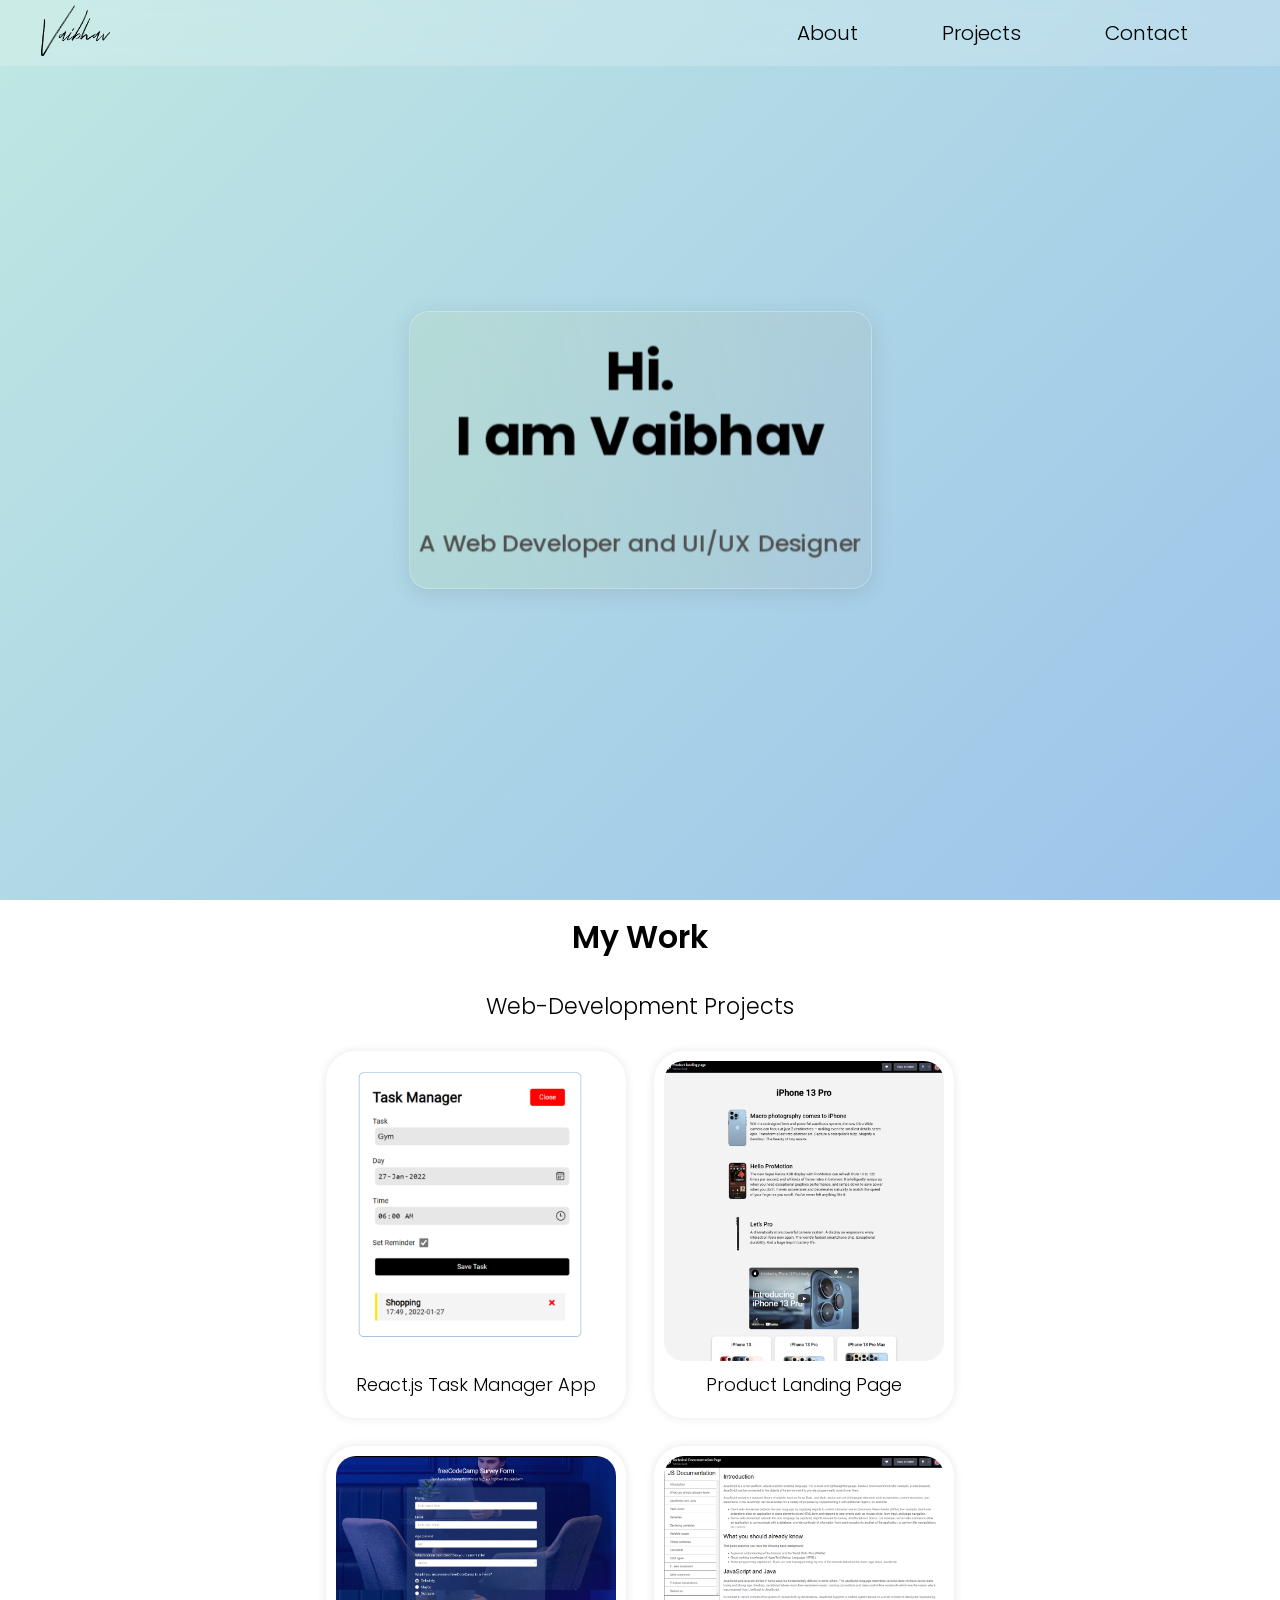
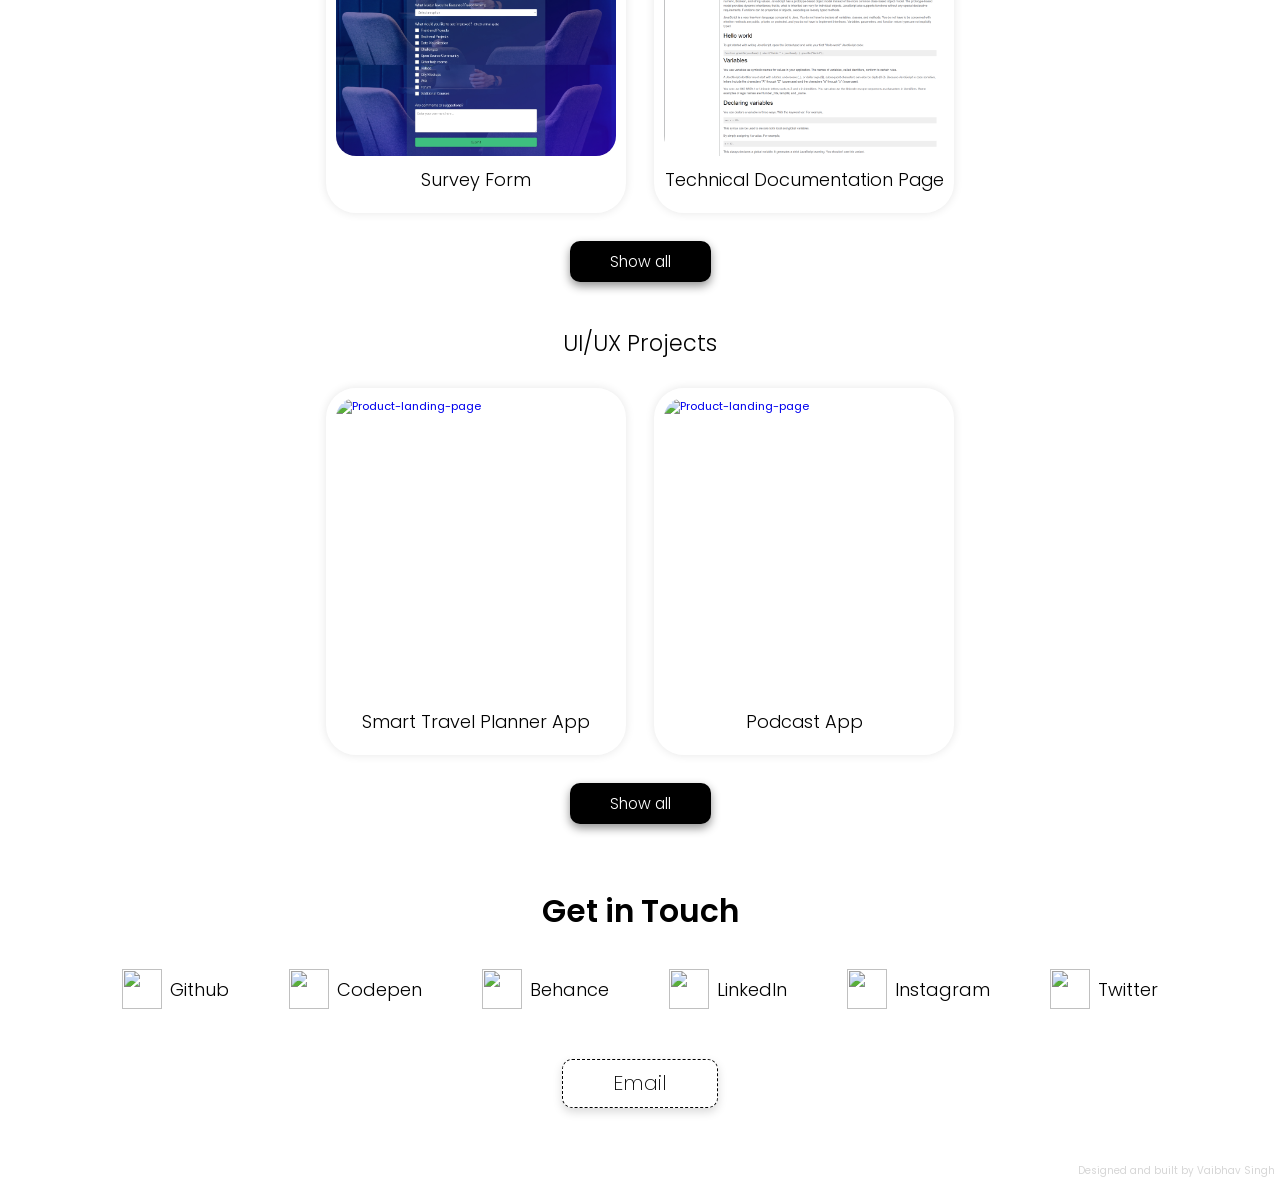
==== commit 95ddb2aa: "ui changes" ====
--- a/index.html
+++ b/index.html
@@ -15,7 +15,7 @@
       if (prevScrollpos > currentScrollPos) {
         document.getElementById("navbar").style.top = "0";
       } else {
-        document.getElementById("navbar").style.top = "-70px";
+        document.getElementById("navbar").style.top = "-100%";
       }
       prevScrollpos = currentScrollPos;
     }
@@ -39,8 +39,8 @@
   <section id="welcome-section" class="welcome-section">
     <div class="card" data-tilt data-tilt-scale="1.1" data-tilt-glare data-tilt-max-glare="0.4" data-tilt-speed="2000" data-tilt-reverse="true">
       <div class="card-contents">
-        <h1 >Hi.<br>I am Vaibhav,</h1>
-        <p>Web Developer and UI/UX Designer</p>
+        <h1 >Hi.<br>I am Vaibhav</h1>
+        <p>A Web Developer and UI/UX Designer</p>
       </div>
     </div>
   </section>
@@ -64,7 +64,7 @@
       </a>
       <a href="https://codepen.io/vaibhav22-08/full/Pojyxwb" target="_blank">
         <div class="project-tile">
-          <img src="img/survey.png" alt="" width="200px">
+          <img src="img/survey.jpg" alt="" width="200px">
           <h4>Survey Form</h4>
         </div>
       </a>
--- a/css/style.css
+++ b/css/style.css
@@ -19,14 +19,14 @@
 }
 
 html{
-  font-size:62.5%;
+  font-size:60.5%;
 
 }
 body {
   font-family: "Poppins",sans-serif;
-	background: linear-gradient(-45deg, #e4baad, #c6cca2, #bfdfeb, #cdbfe7);
+	background: linear-gradient(-45deg, #d0ade4, #a08aee, #90b9ee, #bfe7e2);
   background-repeat: no-repeat;
-	background-size: 200%;
+	background-size: 600%;
   background-attachment: fixed;
 	animation: gradient 15s ease infinite;
 	height: 100vh;
@@ -102,7 +102,7 @@
   height:100vh;
 }
 .card{
-  padding: 60px;
+  padding: 3em 2em;
   border: 1px solid #ffffff41;
   border-radius: 20px;
   background: linear-gradient(256.72deg, rgba(180, 124, 86, 0.078) 8.42%, rgba(195, 219, 139, 0.152) 80.85%);
@@ -111,7 +111,7 @@
   transform: perspective(1000px);
 }
 .card-contents{
-  transform: translateZ(40px);
+  transform: translateZ(60px);
 }
 .js-tilt-glare{
   border-radius: 20px;
@@ -121,7 +121,7 @@
   font-family: Poppins;
 font-style: normal;
 font-weight: bold;
-font-size: 4.8rem;
+font-size: 4.6rem;
 line-height:1.2em;
 text-align: center;
 color: var(--main-black);
@@ -313,7 +313,7 @@
   text-align:right;
 color:#d6d6d6;
 }
-@media(min-width:600px){
+@media(min-width:700px){
   html{
     font-size:70%;
   }
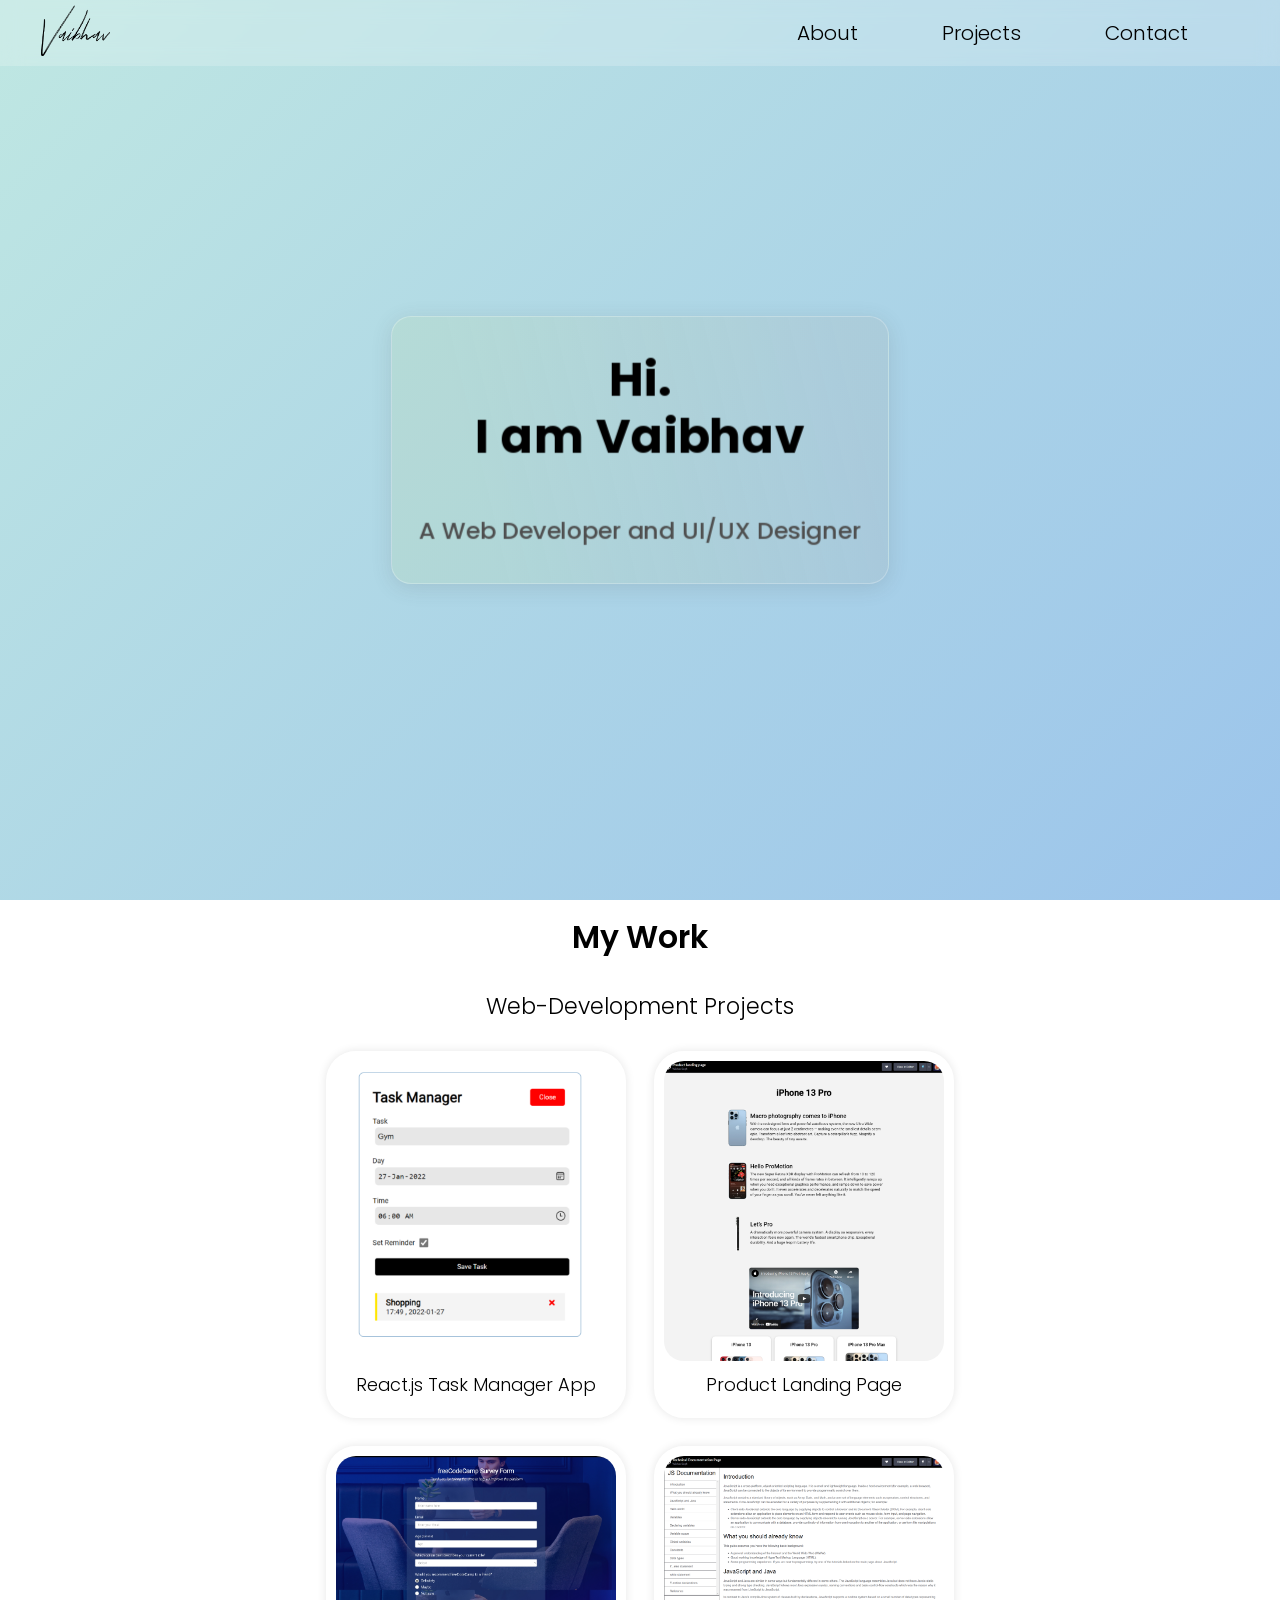
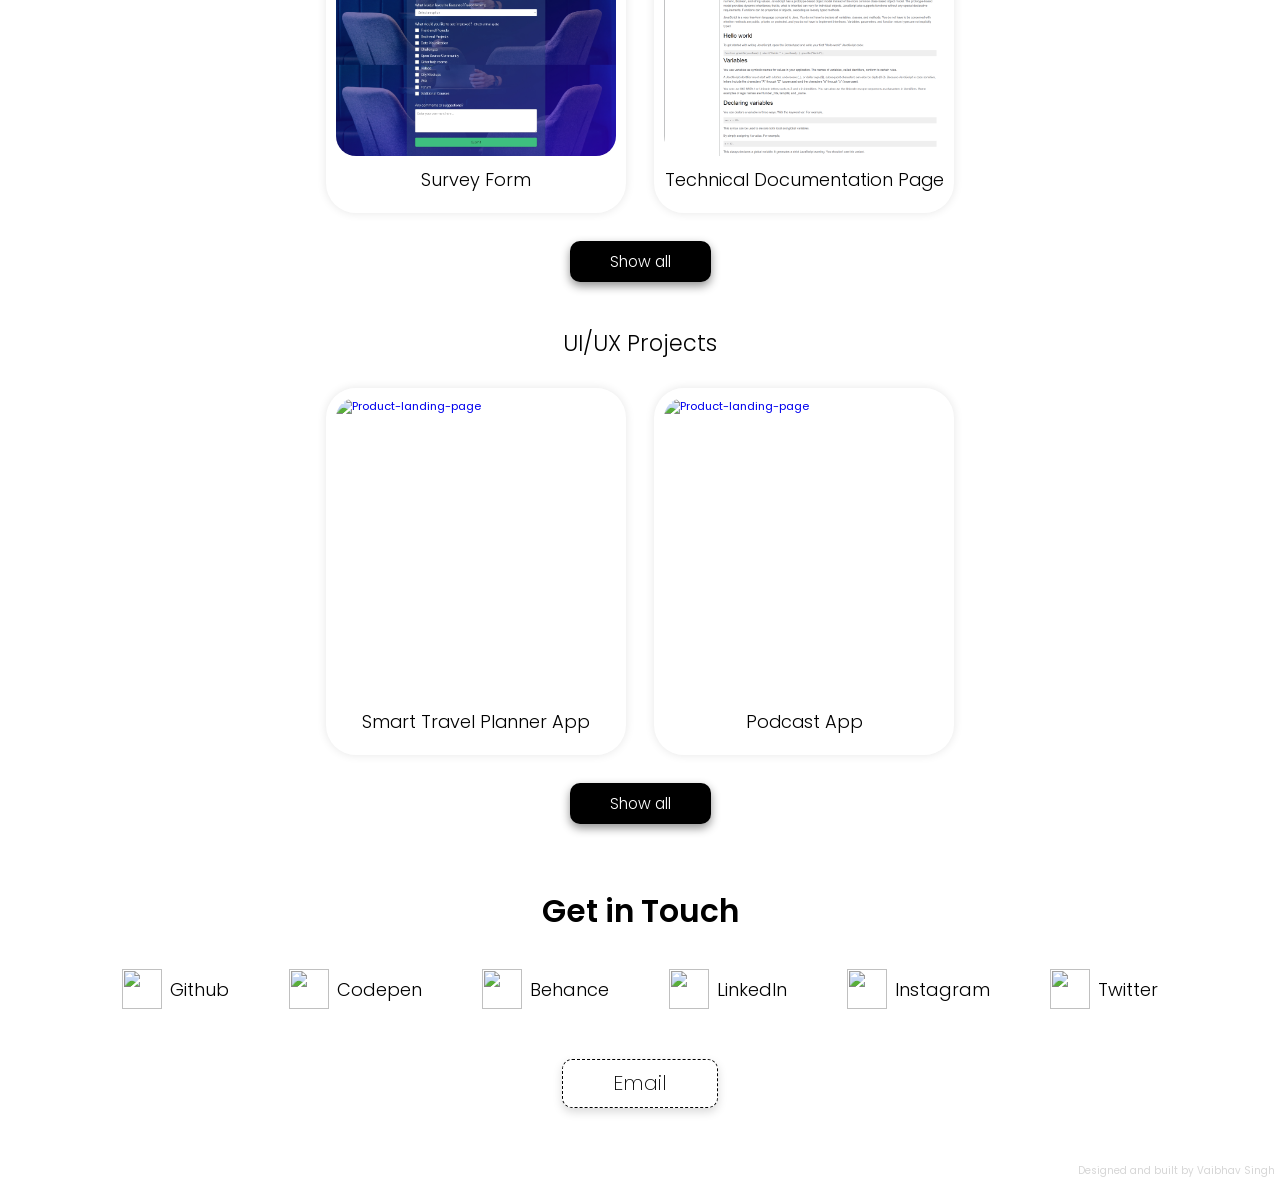
==== commit af2a12f5: "logo changes" ====
--- a/index.html
+++ b/index.html
@@ -6,7 +6,7 @@
   <link rel="stylesheet" href="https://cdnjs.cloudflare.com/ajax/libs/meyer-reset/2.0/reset.min.css">
   <link rel="stylesheet" href="./css/style.css">
   <title>Portfolio</title>
-  <link rel="shortcut icon" type="x-icon" href="logo.ico">
+  <link rel="shortcut icon" type="x-icon" href="logo.svg">
   <link rel="stylesheet" href="https://use.fontawesome.com/releases/v5.15.4/css/all.css"
     integrity="sha384-DyZ88mC6Up2uqS4h/KRgHuoeGwBcD4Ng9SiP4dIRy0EXTlnuz47vAwmeGwVChigm" crossorigin="anonymous">
   <script>var prevScrollpos = window.pageYOffset;
--- a/css/style.css
+++ b/css/style.css
@@ -102,13 +102,14 @@
   height:100vh;
 }
 .card{
-  padding: 3em 2em;
+  padding: 40px;
   border: 1px solid #ffffff41;
   border-radius: 20px;
   background: linear-gradient(256.72deg, rgba(180, 124, 86, 0.078) 8.42%, rgba(195, 219, 139, 0.152) 80.85%);
   box-shadow: 0px 4px 20px rgba(73, 73, 73, 0.144);
   transform-style: preserve-3d;
   transform: perspective(1000px);
+  max-width: 90%;
 }
 .card-contents{
   transform: translateZ(60px);
@@ -121,7 +122,7 @@
   font-family: Poppins;
 font-style: normal;
 font-weight: bold;
-font-size: 4.6rem;
+font-size: 4rem;
 line-height:1.2em;
 text-align: center;
 color: var(--main-black);
